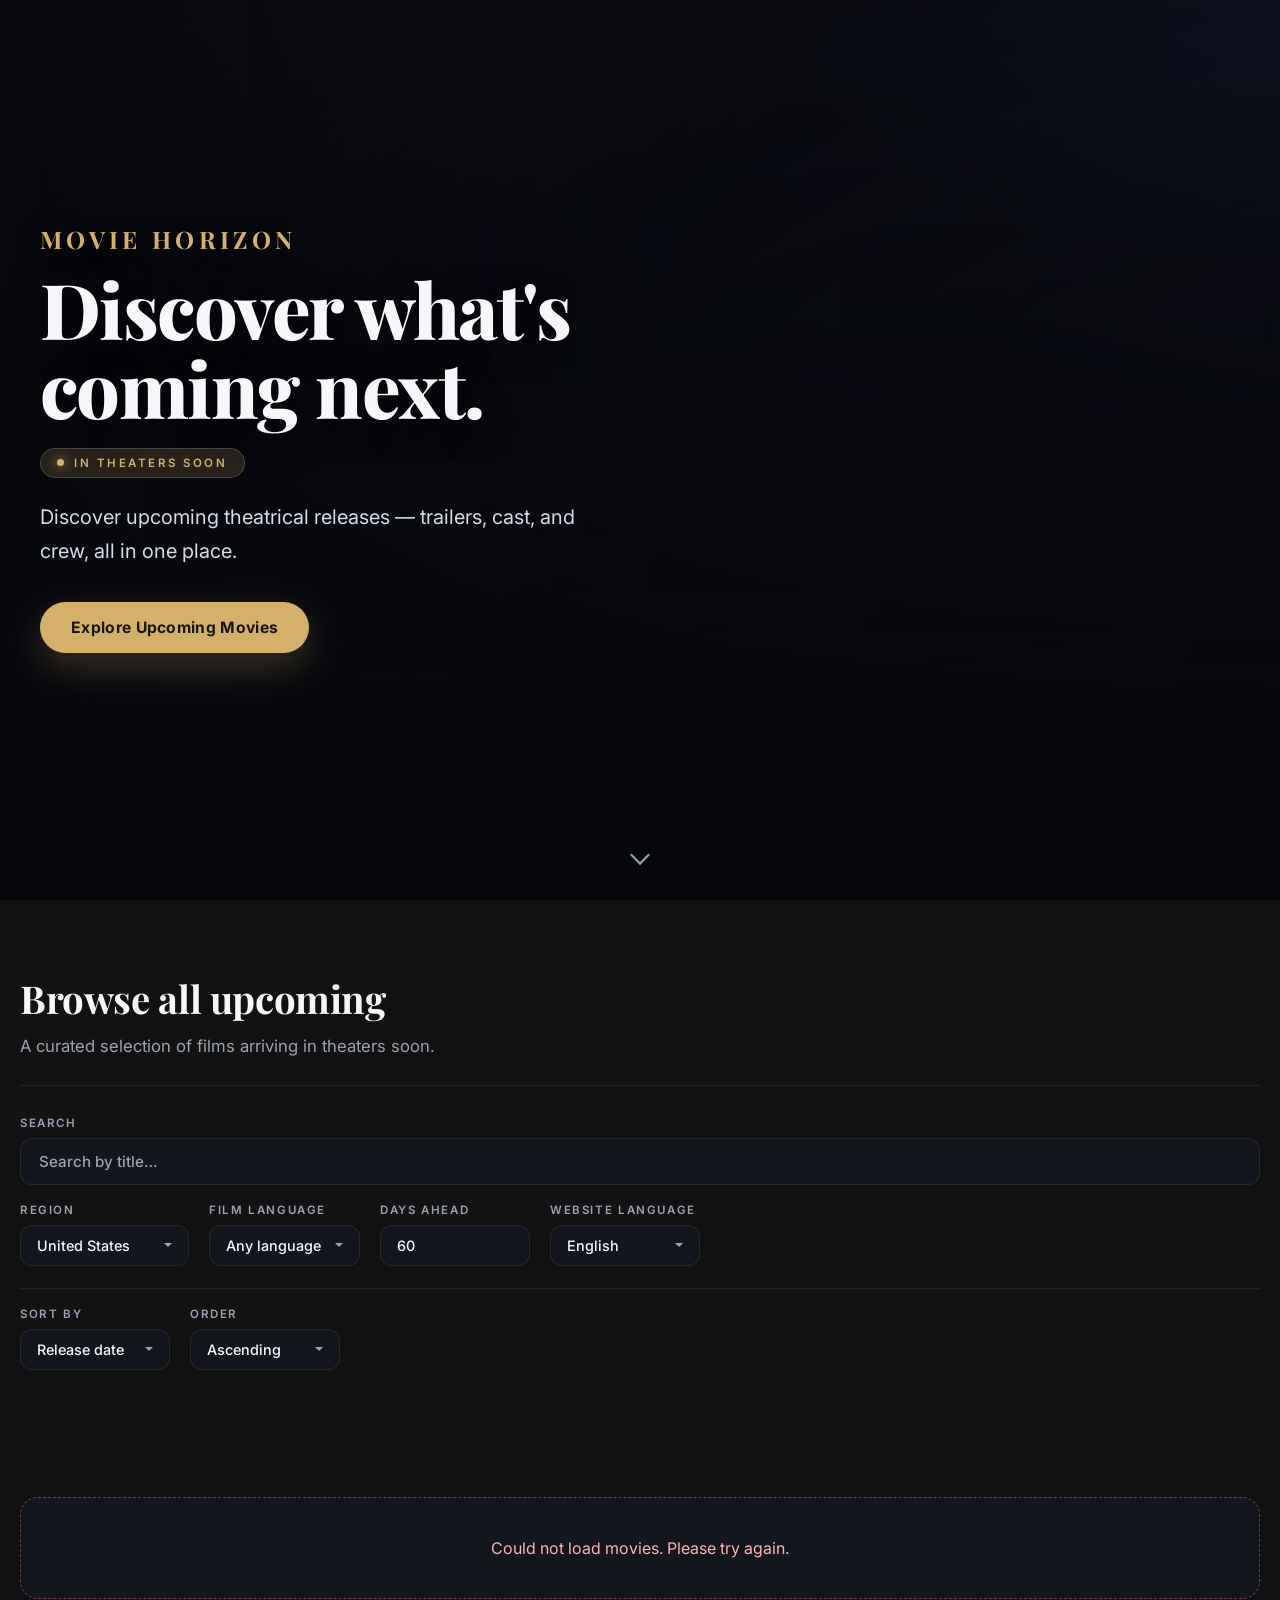
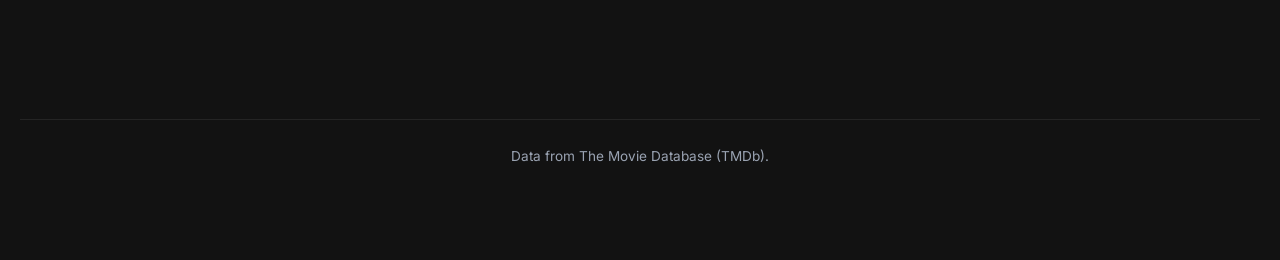
==== index.html @ b91f7f9e "Improving UX" ====
<!DOCTYPE html>
<html lang="en">
<head>
    <meta charset="UTF-8">
    <meta name="viewport" content="width=device-width, initial-scale=1.0">
    <title>Movie Horizon | Discover Upcoming Movies Worldwide</title>
    <meta name="description" content="Discover upcoming movies worldwide, including release dates, trailers, cast information, and the most anticipated films coming soon to theaters.">
    <link rel="canonical" href="https://movie-horizon.com/">

    <!-- Open Graph -->
    <meta property="og:type" content="website">
    <meta property="og:site_name" content="Movie Horizon">
    <meta property="og:title" content="Movie Horizon | Discover Upcoming Movies Worldwide">
    <meta property="og:description" content="Discover upcoming movies worldwide, including release dates, trailers, cast information, and the most anticipated films coming soon to theaters.">
    <meta property="og:url" content="https://movie-horizon.com/">
    <meta property="og:image" content="https://movie-horizon.com/static/og-image.svg">

    <!-- Twitter / X -->
    <meta name="twitter:card" content="summary_large_image">
    <meta name="twitter:title" content="Movie Horizon | Discover Upcoming Movies Worldwide">
    <meta name="twitter:description" content="Discover upcoming movies worldwide, including release dates, trailers, cast information, and the most anticipated films coming soon to theaters.">
    <meta name="twitter:image" content="https://movie-horizon.com/static/og-image.svg">

    <!-- Structured data: WebSite -->
    <script type="application/ld+json">
    {
        "@context": "https://schema.org",
        "@type": "WebSite",
        "name": "Movie Horizon",
        "alternateName": "Movie Horizon — Upcoming Movies",
        "url": "https://movie-horizon.com/",
        "description": "Discover upcoming movies worldwide, including release dates, trailers, cast information, and the most anticipated films coming soon to theaters.",
        "potentialAction": {
            "@type": "SearchAction",
            "target": {
                "@type": "EntryPoint",
                "urlTemplate": "https://movie-horizon.com/?search={search_term_string}"
            },
            "query-input": "required name=search_term_string"
        }
    }
    </script>

    <link rel="icon" href="/static/favicon.svg" type="image/svg+xml">
    <link rel="preconnect" href="https://fonts.googleapis.com">
    <link rel="preconnect" href="https://fonts.gstatic.com" crossorigin>
    <link href="https://fonts.googleapis.com/css2?family=Inter:wght@400;500;600;700&family=Playfair+Display:wght@600;700;800&display=swap" rel="stylesheet">
    <link rel="stylesheet" href="/static/styles.css">
</head>
<body>
    <!-- Crossfading backdrop layers for the hover effect (behind everything). -->
    <div class="backdrop-layers" aria-hidden="true">
        <div class="backdrop" id="backdrop-a"></div>
        <div class="backdrop" id="backdrop-b"></div>
    </div>

    <!-- Full-screen cinematic hero -->
    <section class="hero" id="hero">
        <div class="hero-bg" id="hero-bg"></div>
        <div class="hero-overlay"></div>
        <div class="hero-content">
            <p class="hero-brand" data-i18n="siteName">Movie Horizon</p>
            <h1 class="hero-title" data-i18n="heroTitle">Discover what's coming next.</h1>
            <p class="eyebrow" data-i18n="heroEyebrow">In theaters soon</p>
            <p class="hero-sub" data-i18n="heroSubtitle">
                Discover upcoming theatrical releases — trailers, cast, and crew, all in one place.
            </p>
            <button type="button" class="cta" id="explore-cta" data-i18n="cta">Explore Upcoming Movies</button>
            <p class="hero-caption" id="hero-caption"></p>
        </div>
        <button type="button" class="hero-scroll" id="hero-scroll" aria-label="Scroll to movies">
            <span></span>
        </button>
    </section>

    <div class="page">
        <!-- Featured release -->
        <section class="featured" id="featured-section" hidden></section>

        <!-- Most anticipated -->
        <section class="anticipated" id="anticipated-section" hidden>
            <h2 class="section-heading" data-i18n="mostAnticipated">Most Anticipated</h2>
            <div class="anticipated-grid" id="anticipated-grid"></div>
        </section>

        <!-- Catalog: search, filters, sorting, and the full grid -->
        <section class="catalog" id="catalog">
            <header class="catalog-header">
                <h2 class="section-heading" data-i18n="browseAll">Browse all upcoming</h2>
                <p class="subtitle" data-i18n="subtitle">
                    A curated selection of films arriving in theaters soon.
                </p>
            </header>

            <div class="controls">
                <!-- Search: always visible (desktop + mobile) -->
                <div class="control-row control-row--search">
                    <label class="control control--search">
                        <span data-i18n="search">Search</span>
                        <input type="search" id="search" autocomplete="off"
                               placeholder="Search by title…">
                    </label>
                </div>

                <!-- Mobile-only trigger that opens the filters drawer -->
                <button type="button" class="filters-trigger" id="filters-trigger"
                        aria-haspopup="dialog" aria-expanded="false" aria-controls="filters-drawer">
                    <span class="filters-trigger__main">
                        <svg class="filters-trigger__icon" viewBox="0 0 24 24" width="18" height="18"
                             fill="none" stroke="currentColor" stroke-width="2" aria-hidden="true">
                            <path d="M3 5h18M6 12h12M10 19h4" stroke-linecap="round"/>
                        </svg>
                        <span data-i18n="filtersButton">Filters</span>
                    </span>
                    <span class="filters-trigger__summary" id="filters-summary"></span>
                </button>

                <!-- Filters: inline on desktop/tablet, bottom-sheet drawer on mobile -->
                <div class="filters-drawer" id="filters-drawer" aria-labelledby="drawer-title">
                    <div class="drawer-header">
                        <span class="drawer-grabber" aria-hidden="true"></span>
                        <h3 class="drawer-title" id="drawer-title" data-i18n="filtersTitle">Filters</h3>
                        <button type="button" class="drawer-close" id="drawer-close"
                                aria-label="Close">&times;</button>
                    </div>

                    <div class="drawer-body">
                        <!-- Discovery filters -->
                        <div class="control-row">
                            <label class="control">
                                <span data-i18n="region">Region</span>
                                <select id="region"></select>
                            </label>
                            <label class="control">
                                <span data-i18n="originalLanguage">Film language</span>
                                <select id="original-language"></select>
                            </label>
                            <label class="control">
                                <span data-i18n="daysAhead">Days ahead</span>
                                <input type="number" id="days-ahead" min="1" max="365" step="1" value="60">
                            </label>
                            <label class="control">
                                <span data-i18n="siteLanguage">Website language</span>
                                <select id="site-language">
                                    <option value="en">English</option>
                                    <option value="pt">Português</option>
                                </select>
                            </label>
                        </div>

                        <!-- Sorting -->
                        <div class="control-row control-row--sort">
                            <label class="control">
                                <span data-i18n="sortBy">Sort by</span>
                                <select id="sort-field">
                                    <option value="release" data-i18n="releaseDate">Release date</option>
                                    <option value="popularity" data-i18n="popularity">Popularity</option>
                                </select>
                            </label>
                            <label class="control">
                                <span data-i18n="order">Order</span>
                                <select id="sort-order">
                                    <option value="asc" data-i18n="ascending">Ascending</option>
                                    <option value="desc" data-i18n="descending">Descending</option>
                                </select>
                            </label>
                        </div>
                    </div>

                    <div class="drawer-footer">
                        <button type="button" class="drawer-btn drawer-btn--ghost" id="drawer-reset"
                                data-i18n="reset">Reset</button>
                        <button type="button" class="drawer-btn drawer-btn--primary" id="drawer-apply"
                                data-i18n="apply">Apply</button>
                    </div>
                </div>
            </div>

            <div class="meta-row" id="meta-row"></div>

            <main>
                <div class="movie-list" id="movie-list"></div>
                <div class="status" id="status" hidden></div>
                <div class="load-more-wrap">
                    <button type="button" class="load-more" id="load-more" hidden
                            data-i18n="loadMore">Load more</button>
                </div>
            </main>
        </section>

        <footer>
            <span data-i18n="footer">Data from The Movie Database (TMDb).</span>
        </footer>

        <!-- Dark blurred overlay behind the mobile filters drawer. Kept inside
             .page so it shares the drawer's stacking context (drawer z-index
             must beat the overlay; otherwise the overlay captures all taps). -->
        <div class="drawer-overlay" id="drawer-overlay"></div>
    </div>

    <script src="/static/app.js"></script>
</body>
</html>
---- static/styles.css ----
:root {
    color-scheme: dark;
    --bg: #07080d;
    --bg-soft: #0d1018;
    --surface: rgba(20, 24, 34, 0.72);
    --border: rgba(255, 255, 255, 0.08);
    --border-strong: rgba(255, 255, 255, 0.16);
    --text: #f5f7fb;
    --muted: #9aa3b2;
    --gold: #d4b06a;
    --gold-soft: rgba(212, 176, 106, 0.16);
}

* { box-sizing: border-box; }

html { scroll-behavior: smooth; }

body {
    margin: 0;
    min-height: 100vh;
    color: var(--text);
    font-family: Inter, ui-sans-serif, system-ui, -apple-system, BlinkMacSystemFont, "Segoe UI", sans-serif;
    background:
        radial-gradient(1200px 600px at 15% -10%, rgba(212, 176, 106, 0.10), transparent 60%),
        radial-gradient(900px 500px at 100% 0%, rgba(88, 110, 255, 0.10), transparent 55%),
        linear-gradient(180deg, var(--bg-soft), var(--bg));
    background-attachment: fixed;
    -webkit-font-smoothing: antialiased;
}

a { color: inherit; text-decoration: none; }

/* ---- Crossfading backdrop hover layers ---- */

.backdrop-layers {
    position: fixed;
    inset: 0;
    z-index: 0;
    pointer-events: none;
    overflow: hidden;
}

.backdrop {
    position: absolute;
    inset: -40px;            /* bleed so the blur has no hard edges */
    background-size: cover;
    background-position: center;
    filter: blur(34px) saturate(1.1);
    opacity: 0;
    transform: scale(1.08);
    transition: opacity 0.7s ease;
    will-change: opacity;
}

.backdrop.is-visible { opacity: 0.22; }

.page {
    position: relative;
    z-index: 1;
    width: min(1240px, calc(100% - 40px));
    margin: 0 auto;
    padding: 72px 0 96px;
}

/* ---- Full-screen cinematic hero ---- */

.hero {
    position: relative;
    z-index: 1;
    min-height: 100vh;
    display: flex;
    flex-direction: column;
    justify-content: center;
    align-items: flex-start;
    padding: 0 max(40px, calc((100% - 1240px) / 2 + 20px));
    overflow: hidden;
}

.hero-bg {
    position: absolute;
    inset: 0;
    z-index: -2;
    background-size: cover;
    background-position: center;
    opacity: 0;
    transform: scale(1.06);
    transition: opacity 1.1s ease, transform 9s ease;
    will-change: opacity;
}

.hero-bg.loaded { opacity: 1; transform: scale(1); }

.hero-overlay {
    position: absolute;
    inset: 0;
    z-index: -1;
    background:
        linear-gradient(180deg, rgba(7, 8, 13, 0.5) 0%, rgba(7, 8, 13, 0.3) 35%, rgba(7, 8, 13, 0.85) 82%, var(--bg) 100%),
        linear-gradient(90deg, rgba(7, 8, 13, 0.88) 0%, rgba(7, 8, 13, 0.25) 58%, transparent 100%);
}

.hero-content { max-width: 720px; }

.hero-brand {
    margin: 0 0 14px;
    font-family: "Playfair Display", Georgia, serif;
    font-size: clamp(1.15rem, 2.5vw, 1.5rem);
    font-weight: 700;
    letter-spacing: 0.18em;
    text-transform: uppercase;
    color: var(--gold);
    text-shadow: 0 4px 24px rgba(0, 0, 0, 0.45);
}

.hero-title {
    margin: 0 0 22px;
    font-family: "Playfair Display", Georgia, serif;
    font-weight: 800;
    font-size: clamp(2.6rem, 6vw, 5rem);
    line-height: 1.02;
    letter-spacing: -0.02em;
    text-shadow: 0 6px 34px rgba(0, 0, 0, 0.55);
}

.hero-sub {
    margin: 0 0 34px;
    max-width: 560px;
    color: #d6dbe5;
    font-size: clamp(1rem, 1.6vw, 1.25rem);
    line-height: 1.7;
}

.hero-caption {
    margin: 24px 0 0;
    color: var(--muted);
    font-size: 0.85rem;
    letter-spacing: 0.04em;
}

.cta {
    display: inline-flex;
    align-items: center;
    gap: 10px;
    padding: 15px 30px;
    border: 1px solid rgba(212, 176, 106, 0.5);
    border-radius: 999px;
    background: var(--gold);
    color: #1a1407;
    font-family: inherit;
    font-size: 0.98rem;
    font-weight: 700;
    letter-spacing: 0.02em;
    cursor: pointer;
    text-decoration: none;
    box-shadow: 0 14px 40px rgba(212, 176, 106, 0.25);
    transition: transform 0.25s ease, box-shadow 0.25s ease;
}

.cta:hover {
    transform: translateY(-2px);
    box-shadow: 0 18px 50px rgba(212, 176, 106, 0.42);
}

.hero-scroll {
    position: absolute;
    left: 50%;
    bottom: 28px;
    transform: translateX(-50%);
    width: 34px;
    height: 34px;
    border: 0;
    background: transparent;
    cursor: pointer;
}

.hero-scroll span {
    display: block;
    width: 14px;
    height: 14px;
    margin: 0 auto;
    border-right: 2px solid var(--muted);
    border-bottom: 2px solid var(--muted);
    transform: rotate(45deg);
    animation: heroBounce 2s infinite ease-in-out;
}

@keyframes heroBounce {
    0%, 100% { transform: rotate(45deg) translate(0, 0); opacity: 0.6; }
    50% { transform: rotate(45deg) translate(4px, 4px); opacity: 1; }
}

/* ---- Section headings ---- */

.section-heading {
    margin: 0 0 8px;
    font-family: "Playfair Display", Georgia, serif;
    font-size: clamp(1.6rem, 3vw, 2.4rem);
    font-weight: 700;
    letter-spacing: -0.01em;
}

/* ---- Featured release ---- */

.featured { margin-bottom: 76px; }

.featured-card {
    display: grid;
    grid-template-columns: 1.5fr 1fr;
    border: 1px solid var(--border);
    border-radius: 24px;
    overflow: hidden;
    background: var(--surface);
    box-shadow: 0 30px 70px rgba(0, 0, 0, 0.5);
}

.featured-media {
    position: relative;
    min-height: 320px;
    background-size: cover;
    background-position: center;
}

.featured-media::after {
    content: "";
    position: absolute;
    inset: 0;
    background: linear-gradient(90deg, transparent 35%, rgba(20, 24, 34, 0.92) 100%);
}

.featured-body {
    display: flex;
    flex-direction: column;
    justify-content: center;
    align-items: flex-start;
    padding: 44px;
}

.featured-label {
    margin: 0 0 14px;
    color: var(--gold);
    font-size: 0.74rem;
    font-weight: 700;
    text-transform: uppercase;
    letter-spacing: 0.18em;
}

.featured-title {
    margin: 0 0 12px;
    font-family: "Playfair Display", Georgia, serif;
    font-size: clamp(1.8rem, 3vw, 2.6rem);
    line-height: 1.1;
}

.featured-body .release-date {
    color: var(--muted);
    margin-bottom: 6px;
}

.featured-overview {
    margin: 16px 0 30px;
    max-width: 50ch;
    color: var(--muted);
    line-height: 1.7;
    display: -webkit-box;
    -webkit-line-clamp: 3;
    -webkit-box-orient: vertical;
    overflow: hidden;
}

/* ---- Most anticipated ---- */

.anticipated { margin-bottom: 84px; }

.anticipated .section-heading { margin-bottom: 24px; }

.anticipated-grid {
    display: grid;
    grid-template-columns: repeat(auto-fill, minmax(300px, 1fr));
    gap: 26px;
}

/* ---- Catalog ---- */

.catalog { scroll-margin-top: 16px; }

.catalog-header {
    margin-bottom: 26px;
    padding-bottom: 24px;
    border-bottom: 1px solid var(--border);
}

/* Breathing room between the meta chips and the first row of posters. */
.catalog main { margin-top: clamp(28px, 4vw, 52px); }

@media (max-width: 760px) {
    .featured-card { grid-template-columns: 1fr; }
    .featured-media { min-height: 220px; }
    .featured-media::after {
        background: linear-gradient(180deg, transparent 40%, rgba(20, 24, 34, 0.92) 100%);
    }
}

.eyebrow {
    display: inline-flex;
    align-items: center;
    gap: 10px;
    margin: 0 0 22px;
    padding: 7px 16px;
    border: 1px solid var(--border-strong);
    border-radius: 999px;
    background: var(--gold-soft);
    color: var(--gold);
    font-size: 0.72rem;
    font-weight: 600;
    letter-spacing: 0.22em;
    text-transform: uppercase;
}

.eyebrow::before {
    content: "";
    width: 7px;
    height: 7px;
    border-radius: 50%;
    background: var(--gold);
    box-shadow: 0 0 12px var(--gold);
}

h1 {
    margin: 0 0 18px;
    font-family: "Playfair Display", Georgia, serif;
    font-weight: 700;
    font-size: clamp(2.6rem, 6vw, 4.6rem);
    line-height: 1.02;
    letter-spacing: -0.02em;
}

h1 .accent { font-style: italic; color: var(--gold); }

.subtitle {
    max-width: 620px;
    margin: 0;
    color: var(--muted);
    font-size: 1.05rem;
    line-height: 1.7;
}

.meta-row {
    display: flex;
    flex-wrap: wrap;
    gap: 12px;
    margin-top: 28px;
}

.chip {
    display: inline-flex;
    align-items: center;
    gap: 8px;
    padding: 9px 16px;
    border: 1px solid var(--border);
    border-radius: 12px;
    background: var(--surface);
    color: var(--text);
    font-size: 0.85rem;
    font-weight: 500;
}

.chip span { color: var(--muted); }

/* ---- Controls (search + filters + sorting) ---- */

.controls {
    display: flex;
    flex-direction: column;
    gap: 18px;
    margin-top: 30px;
}

.control-row {
    display: flex;
    flex-wrap: wrap;
    gap: 16px 20px;
    align-items: flex-end;
}

/* Subtle divider before the sorting row to group it visually. */
.control-row--sort {
    margin-top: 4px;
    padding-top: 18px;
    border-top: 1px solid var(--border);
}

.control {
    display: inline-flex;
    flex-direction: column;
    gap: 8px;
    color: var(--muted);
    font-size: 0.72rem;
    font-weight: 600;
    text-transform: uppercase;
    letter-spacing: 0.14em;
}

.control--search { flex: 1; min-width: 260px; }

.control--search input[type="search"] {
    width: 100%;
    appearance: none;
    -webkit-appearance: none;
    padding: 13px 18px;
    border: 1px solid var(--border);
    border-radius: 12px;
    background: var(--surface);
    color: var(--text);
    font-family: inherit;
    font-size: 0.95rem;
    font-weight: 500;
    text-transform: none;
    letter-spacing: normal;
    transition: border-color 0.3s ease;
}

.control--search input[type="search"]::placeholder { color: var(--muted); }

.control--search input[type="search"]:hover,
.control--search input[type="search"]:focus {
    border-color: var(--border-strong);
    outline: none;
}

.control select,
.control input[type="number"] {
    appearance: none;
    -webkit-appearance: none;
    min-width: 150px;
    padding: 11px 38px 11px 16px;
    border: 1px solid var(--border);
    border-radius: 12px;
    background-color: var(--surface);
    color: var(--text);
    font-family: inherit;
    font-size: 0.9rem;
    font-weight: 500;
    text-transform: none;
    letter-spacing: normal;
    cursor: pointer;
    transition: border-color 0.3s ease;
}

.control select {
    background-image: url("data:image/svg+xml,%3Csvg xmlns='http://www.w3.org/2000/svg' width='12' height='12' viewBox='0 0 12 12'%3E%3Cpath fill='%239aa3b2' d='M6 8L2 4h8z'/%3E%3C/svg%3E");
    background-repeat: no-repeat;
    background-position: right 14px center;
}

.control input[type="number"] {
    padding-right: 16px;
    cursor: text;
}

.control select:hover,
.control select:focus,
.control input:hover,
.control input:focus {
    border-color: var(--border-strong);
    outline: none;
}

.control select option {
    background: var(--bg-soft);
    color: var(--text);
}

/* ---- Filters drawer (mobile) -------------------------------------------------
   Desktop/tablet: the trigger, overlay, and drawer chrome are hidden, and the
   .filters-drawer is just an inline wrapper around the filter + sort rows so the
   layout is identical to before. The mobile rules live in the media query. */

.filters-trigger { display: none; }

.filters-drawer {
    display: flex;
    flex-direction: column;
    gap: 18px;
}

.drawer-body {
    display: flex;
    flex-direction: column;
    gap: 18px;
}

.drawer-grabber,
.drawer-header,
.drawer-footer,
.drawer-close { display: none; }

.drawer-overlay {
    position: fixed;
    inset: 0;
    z-index: 55;
    background: rgba(5, 6, 10, 0.6);
    backdrop-filter: blur(6px);
    -webkit-backdrop-filter: blur(6px);
    opacity: 0;
    pointer-events: none;
    transition: opacity 0.3s ease;
}

@media (max-width: 600px) {
    /* Compact trigger replaces the inline filter rows. */
    .filters-trigger {
        display: flex;
        align-items: center;
        justify-content: space-between;
        gap: 12px;
        width: 100%;
        padding: 13px 18px;
        border: 1px solid var(--border);
        border-radius: 12px;
        background: var(--surface);
        color: var(--text);
        font-family: inherit;
        font-size: 0.95rem;
        font-weight: 600;
        cursor: pointer;
        text-align: left;
    }

    .filters-trigger__main {
        display: inline-flex;
        align-items: center;
        gap: 9px;
        flex-shrink: 0;
    }

    .filters-trigger__icon { color: var(--gold); }

    .filters-trigger__summary {
        color: var(--muted);
        font-size: 0.82rem;
        font-weight: 500;
        overflow: hidden;
        text-overflow: ellipsis;
        white-space: nowrap;
        min-width: 0;
    }

    /* The drawer becomes a bottom sheet. */
    .filters-drawer {
        position: fixed;
        left: 0;
        right: 0;
        bottom: 0;
        z-index: 60;
        max-height: 88vh;
        gap: 0;
        background: var(--bg-soft);
        border-top: 1px solid var(--border-strong);
        border-radius: 22px 22px 0 0;
        box-shadow: 0 -24px 70px rgba(0, 0, 0, 0.65);
        transform: translateY(100%);
        transition: transform 0.34s cubic-bezier(0.2, 0.7, 0.2, 1);
        overscroll-behavior: contain;
    }

    body.drawer-open .filters-drawer { transform: translateY(0); }
    body.drawer-open .drawer-overlay { opacity: 1; pointer-events: auto; }
    body.drawer-open { overflow: hidden; }

    .drawer-grabber {
        display: block;
        width: 42px;
        height: 4px;
        margin: 10px auto 2px;
        border-radius: 999px;
        background: var(--border-strong);
    }

    .drawer-header {
        display: flex;
        align-items: center;
        justify-content: space-between;
        padding: 6px 20px 16px;
        border-bottom: 1px solid var(--border);
    }

    .drawer-title {
        margin: 0;
        font-family: "Playfair Display", Georgia, serif;
        font-size: 1.3rem;
        font-weight: 700;
    }

    .drawer-close {
        display: inline-flex;
        align-items: center;
        justify-content: center;
        width: 36px;
        height: 36px;
        border: 1px solid var(--border);
        border-radius: 50%;
        background: var(--surface);
        color: var(--text);
        font-size: 1.5rem;
        line-height: 1;
        cursor: pointer;
    }

    .drawer-body {
        padding: 18px 20px;
        gap: 20px;
        overflow-y: auto;
        -webkit-overflow-scrolling: touch;
        flex: 1;
    }

    /* Stack each control full width inside the drawer. */
    .drawer-body .control-row { flex-direction: column; align-items: stretch; gap: 16px; }
    .drawer-body .control { width: 100%; }
    .drawer-body .control select,
    .drawer-body .control input[type="number"] { width: 100%; min-width: 0; }

    .drawer-footer {
        display: flex;
        gap: 12px;
        padding: 14px 20px calc(16px + env(safe-area-inset-bottom, 0px));
        border-top: 1px solid var(--border);
        background: var(--bg-soft);
    }

    .drawer-btn {
        flex: 1;
        padding: 13px 18px;
        border-radius: 12px;
        font-family: inherit;
        font-size: 0.95rem;
        font-weight: 600;
        cursor: pointer;
        transition: border-color 0.2s ease, background 0.2s ease, color 0.2s ease;
    }

    .drawer-btn--ghost {
        border: 1px solid var(--border-strong);
        background: transparent;
        color: var(--text);
    }

    .drawer-btn--primary {
        border: 1px solid var(--gold);
        background: var(--gold);
        color: #1a1407;
    }

    /* Keep the search field comfortable on very small screens. */
    .control--search { min-width: 0; }
}

/* ---- Movie grid ---- */

.movie-list {
    display: grid;
    grid-template-columns: repeat(auto-fill, minmax(248px, 1fr));
    gap: 28px;
}

.card-link { display: block; height: 100%; }

.movie-card {
    display: flex;
    flex-direction: column;
    height: 100%;
    overflow: hidden;
    border: 1px solid var(--border);
    border-radius: 22px;
    background: var(--surface);
    backdrop-filter: blur(14px);
    box-shadow: 0 22px 50px rgba(0, 0, 0, 0.45);
    transition: transform 0.45s cubic-bezier(0.2, 0.7, 0.2, 1),
                border-color 0.45s ease,
                box-shadow 0.45s ease;
}

.card-link:hover .movie-card,
.card-link:focus-visible .movie-card {
    transform: translateY(-10px) scale(1.025);
    border-color: var(--gold-soft);
    box-shadow: 0 40px 80px rgba(0, 0, 0, 0.62);
}

.poster { position: relative; overflow: hidden; }

.poster img {
    display: block;
    width: 100%;
    aspect-ratio: 2 / 3;
    object-fit: cover;
    background: #15181f;
    transition: transform 0.6s cubic-bezier(0.2, 0.7, 0.2, 1);
}

.card-link:hover .poster img { transform: scale(1.06); }

.poster::after {
    content: "";
    position: absolute;
    inset: 0;
    background: linear-gradient(180deg, transparent 55%, rgba(7, 8, 13, 0.85));
}

.rating {
    position: absolute;
    top: 14px;
    right: 14px;
    z-index: 1;
    display: inline-flex;
    align-items: center;
    gap: 5px;
    padding: 6px 11px;
    border-radius: 999px;
    background: rgba(7, 8, 13, 0.7);
    border: 1px solid var(--border-strong);
    color: var(--gold);
    font-size: 0.8rem;
    font-weight: 700;
    backdrop-filter: blur(6px);
}

.movie-info {
    display: flex;
    flex-direction: column;
    flex: 1;
    padding: 22px;
}

.release-date {
    margin: 0 0 9px;
    display: inline-flex;
    align-items: center;
    gap: 6px;
    color: var(--muted);
    font-size: 0.76rem;
    font-weight: 500;
    letter-spacing: 0.02em;
}

.movie-card h2 {
    margin: 0 0 8px;
    font-family: "Playfair Display", Georgia, serif;
    font-size: 1.25rem;
    font-weight: 600;
    line-height: 1.2;
}

.genres {
    margin: 0 0 12px;
    color: var(--gold);
    font-size: 0.74rem;
    font-weight: 500;
    letter-spacing: 0.02em;
    opacity: 0.85;
    display: -webkit-box;
    -webkit-line-clamp: 1;
    -webkit-box-orient: vertical;
    overflow: hidden;
}

.overview {
    margin: 0;
    color: var(--muted);
    font-size: 0.9rem;
    line-height: 1.55;
    display: -webkit-box;
    -webkit-line-clamp: 2;
    -webkit-box-orient: vertical;
    overflow: hidden;
}

/* ---- Status messages (loading / empty / error) ---- */

.status {
    margin: 48px 0;
    padding: 40px;
    border: 1px dashed var(--border-strong);
    border-radius: 18px;
    background: var(--surface);
    color: var(--muted);
    text-align: center;
    font-size: 1rem;
}

.status.error { color: #ffb4b4; border-color: rgba(255, 120, 120, 0.4); }

/* ---- Skeleton loaders (match real card dimensions to avoid layout shift) ---- */

.movie-card.skeleton {
    pointer-events: none;
    transform: none !important;
    box-shadow: none;
}

.skeleton-box,
.skeleton-line {
    position: relative;
    overflow: hidden;
    background: rgba(255, 255, 255, 0.06);
}

.skeleton-box::after,
.skeleton-line::after {
    content: "";
    position: absolute;
    inset: 0;
    transform: translateX(-100%);
    background: linear-gradient(
        90deg,
        transparent,
        rgba(255, 255, 255, 0.08),
        transparent
    );
    animation: skeleton-shimmer 1.4s ease-in-out infinite;
}

.poster.skeleton-box {
    width: 100%;
    aspect-ratio: 2 / 3;
}

.skeleton-line {
    height: 12px;
    border-radius: 6px;
    margin-bottom: 12px;
}

.skeleton-line--sm { width: 45%; }
.skeleton-line--lg { width: 80%; height: 18px; }
.skeleton-line:last-child { margin-bottom: 0; width: 60%; }

@keyframes skeleton-shimmer {
    100% { transform: translateX(100%); }
}

@media (prefers-reduced-motion: reduce) {
    .skeleton-box::after,
    .skeleton-line::after { animation: none; }
}

/* ---- Load more ---- */

.load-more-wrap {
    display: flex;
    justify-content: center;
    margin-top: 40px;
}

.load-more {
    padding: 13px 32px;
    border: 1px solid var(--border-strong);
    border-radius: 999px;
    background: var(--surface);
    color: var(--text);
    font-size: 0.92rem;
    font-weight: 600;
    letter-spacing: 0.02em;
    cursor: pointer;
    backdrop-filter: blur(8px);
    transition: border-color 0.25s ease, color 0.25s ease, transform 0.2s ease;
}

.load-more:hover {
    border-color: var(--gold-soft);
    color: var(--gold);
    transform: translateY(-2px);
}

footer {
    margin-top: 72px;
    padding-top: 28px;
    border-top: 1px solid var(--border);
    color: var(--muted);
    font-size: 0.85rem;
    text-align: center;
}

/* ---- Detail page ---- */

.back-link {
    display: inline-flex;
    align-items: center;
    gap: 8px;
    margin-bottom: 36px;
    padding: 9px 16px;
    border: 1px solid var(--border);
    border-radius: 999px;
    background: var(--surface);
    color: var(--muted);
    font-size: 0.85rem;
    font-weight: 500;
    transition: color 0.3s ease, border-color 0.3s ease;
}

.back-link:hover { color: var(--text); border-color: var(--border-strong); }

.detail-hero {
    display: grid;
    grid-template-columns: 320px 1fr;
    gap: 44px;
    align-items: start;
}

/* Cinematic backdrop banner + Watch Trailer button are mobile-only. */
.detail-backdrop { display: none; }
.watch-trailer { display: none; }

.detail-poster img {
    width: 100%;
    border-radius: 22px;
    border: 1px solid var(--border);
    box-shadow: 0 30px 70px rgba(0, 0, 0, 0.55);
    background: #15181f;
    aspect-ratio: 2 / 3;
    object-fit: cover;
}

.detail-poster .placeholder {
    display: grid;
    place-items: center;
    width: 100%;
    aspect-ratio: 2 / 3;
    border-radius: 22px;
    border: 1px solid var(--border);
    background: #15181f;
    color: var(--muted);
    font-size: 0.9rem;
    text-align: center;
    padding: 24px;
}

.detail-title {
    margin: 6px 0 8px;
    font-family: "Playfair Display", Georgia, serif;
    font-size: clamp(2rem, 4vw, 3.2rem);
    line-height: 1.05;
    letter-spacing: -0.02em;
}

.tagline {
    margin: 0 0 22px;
    color: var(--gold);
    font-style: italic;
    font-size: 1.05rem;
}

.detail-overview {
    margin: 26px 0 0;
    max-width: 640px;
    color: #cfd5e0;
    font-size: 1.02rem;
    line-height: 1.75;
}

.section { margin-top: 64px; }
#trailer { scroll-margin-top: 18px; }

.section-title {
    margin: 0 0 24px;
    font-family: "Playfair Display", Georgia, serif;
    font-size: 1.6rem;
    font-weight: 600;
}

.trailer-frame {
    position: relative;
    width: 100%;
    aspect-ratio: 16 / 9;
    border-radius: 18px;
    overflow: hidden;
    border: 1px solid var(--border);
    box-shadow: 0 24px 60px rgba(0, 0, 0, 0.5);
}

.trailer-frame iframe {
    position: absolute;
    inset: 0;
    width: 100%;
    height: 100%;
    border: 0;
}

.empty {
    margin: 0;
    padding: 28px;
    border: 1px dashed var(--border-strong);
    border-radius: 16px;
    background: var(--surface);
    color: var(--muted);
    text-align: center;
}

.cast-grid {
    display: grid;
    grid-template-columns: repeat(auto-fill, minmax(150px, 1fr));
    gap: 20px;
}

.cast-card {
    border: 1px solid var(--border);
    border-radius: 16px;
    overflow: hidden;
    background: var(--surface);
}

.cast-card img,
.cast-card .photo-placeholder {
    display: block;
    width: 100%;
    aspect-ratio: 1 / 1;
    object-fit: cover;
    background: #15181f;
}

.cast-card .photo-placeholder {
    display: grid;
    place-items: center;
    font-family: "Playfair Display", Georgia, serif;
    font-size: 1.8rem;
    color: var(--muted);
}

.cast-body { padding: 14px 16px; }

.cast-name { margin: 0 0 4px; font-size: 0.98rem; font-weight: 600; }

.cast-character { margin: 0; color: var(--muted); font-size: 0.85rem; }

.crew-groups {
    display: grid;
    grid-template-columns: repeat(auto-fit, minmax(240px, 1fr));
    gap: 22px;
}

.crew-group {
    border: 1px solid var(--border);
    border-radius: 16px;
    padding: 20px 22px;
    background: var(--surface);
}

.crew-role {
    margin: 0 0 12px;
    color: var(--gold);
    font-size: 0.72rem;
    font-weight: 700;
    text-transform: uppercase;
    letter-spacing: 0.16em;
}

.crew-names { margin: 0; line-height: 1.7; color: var(--text); }

@media (max-width: 760px) {
    .detail-hero { grid-template-columns: 1fr; gap: 28px; }
    .detail-poster { max-width: 280px; }
}

@media (max-width: 560px) {
    .page { padding: 48px 0 64px; }
    .movie-list { grid-template-columns: repeat(auto-fill, minmax(160px, 1fr)); gap: 18px; }
}

/* ---- Cinematic movie detail page on phones ---- */
@media (max-width: 600px) {
    .back-link { margin-bottom: 16px; }

    /* Hero becomes a vertical, streaming-style layout. */
    .detail-hero { display: block; position: relative; }

    /* Full-bleed backdrop banner with a gradient fade into the page. */
    .detail-backdrop {
        display: block;
        position: relative;
        margin: 0 -20px;
        height: 200px;
        background-size: cover;
        background-position: center;
    }
    .detail-backdrop::after {
        content: "";
        position: absolute;
        inset: 0;
        background: linear-gradient(
            180deg,
            rgba(7, 8, 13, 0.1) 0%,
            rgba(7, 8, 13, 0.55) 55%,
            var(--bg) 100%
        );
    }

    /* Smaller, supporting poster overlapping the backdrop fade. */
    .detail-poster {
        position: relative;
        z-index: 1;
        width: 118px;
        max-width: 118px;
        margin: -66px 0 0;
    }
    .detail-poster img,
    .detail-poster .placeholder {
        border-radius: 14px;
        box-shadow: 0 16px 38px rgba(0, 0, 0, 0.6);
    }
    .detail-poster .placeholder { aspect-ratio: 2 / 3; font-size: 0.8rem; padding: 12px; }

    .detail-main { margin-top: 16px; }

    .detail-main .eyebrow { margin-bottom: 14px; }
    .detail-title { font-size: 1.75rem; margin: 4px 0 6px; }
    .tagline { font-size: 0.98rem; margin-bottom: 0; }

    .detail-main .meta-row { gap: 8px; margin-top: 16px; }
    .detail-main .chip { padding: 7px 12px; font-size: 0.78rem; }

    /* Prominent gold CTA to jump straight to the trailer. */
    .watch-trailer {
        display: inline-flex;
        align-items: center;
        gap: 9px;
        margin-top: 18px;
        padding: 12px 22px;
        border-radius: 999px;
        background: var(--gold);
        color: #1a1407;
        font-size: 0.95rem;
        font-weight: 700;
        box-shadow: 0 14px 34px rgba(212, 176, 106, 0.28);
        transition: transform 0.2s ease, box-shadow 0.2s ease;
    }
    .watch-trailer:active { transform: scale(0.97); }

    .detail-overview {
        margin-top: 20px;
        font-size: 0.98rem;
        line-height: 1.65;
    }

    /* Tighter section rhythm so the trailer sits closer to the top. */
    .section { margin-top: 40px; }
    .section-title { font-size: 1.35rem; margin-bottom: 16px; }

    /* Cast becomes a horizontal, full-bleed scroll row of compact cards. */
    .cast-grid {
        display: grid;
        grid-auto-flow: column;
        grid-auto-columns: 118px;
        grid-template-columns: none;
        gap: 12px;
        overflow-x: auto;
        scroll-snap-type: x proximity;
        -webkit-overflow-scrolling: touch;
        margin: 0 -20px;
        padding: 2px 20px 10px;
    }
    .cast-card { scroll-snap-align: start; border-radius: 14px; }
    .cast-body { padding: 9px 11px; }
    .cast-name { font-size: 0.84rem; margin-bottom: 2px; }
    .cast-character { font-size: 0.75rem; }

    /* Crew cards: compact single column. */
    .crew-groups { grid-template-columns: 1fr; gap: 12px; }
    .crew-group { padding: 14px 16px; }
}
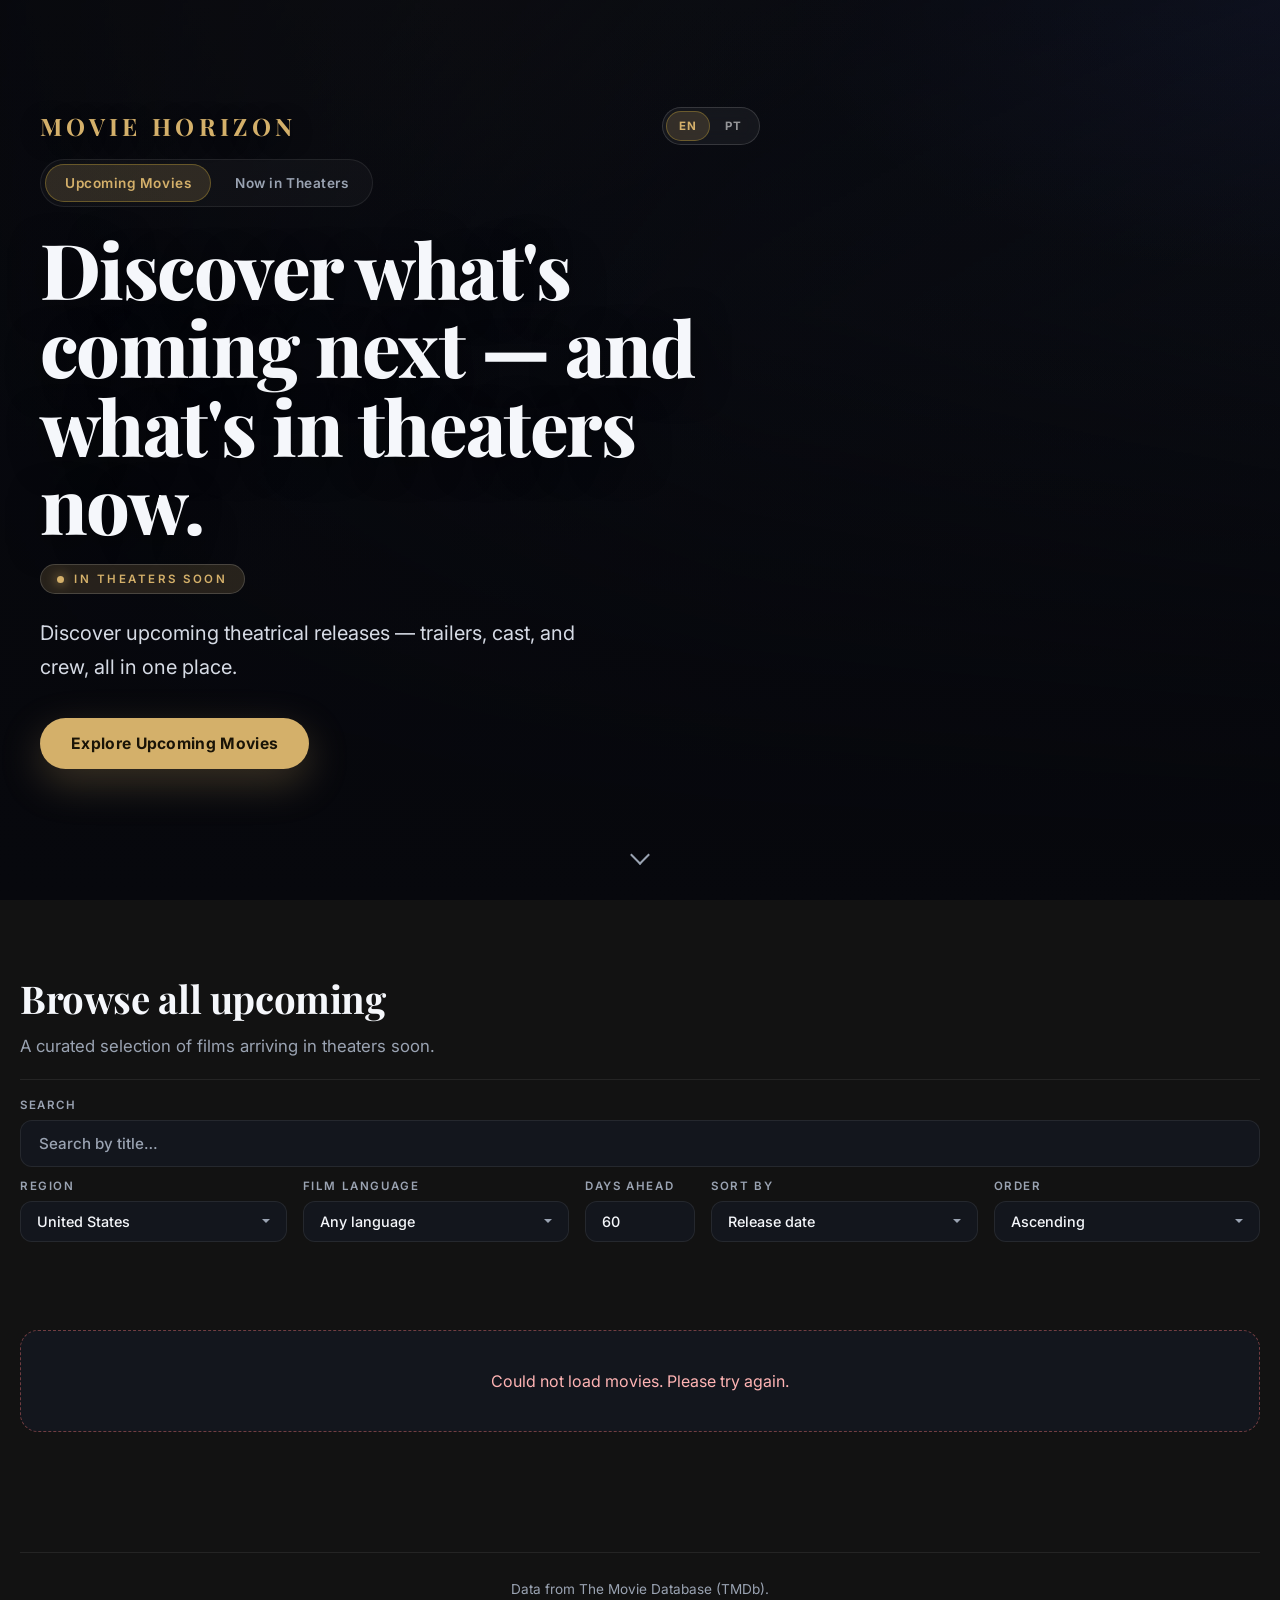
==== commit 50837210: "Add Now in Theaters mode and streamline the catalog UX." ====
--- a/index.html
+++ b/index.html
@@ -59,8 +59,28 @@
         <div class="hero-bg" id="hero-bg"></div>
         <div class="hero-overlay"></div>
         <div class="hero-content">
-            <p class="hero-brand" data-i18n="siteName">Movie Horizon</p>
-            <h1 class="hero-title" data-i18n="heroTitle">Discover what's coming next.</h1>
+            <div class="hero-top">
+                <p class="hero-brand" data-i18n="siteName">Movie Horizon</p>
+                <div class="lang-toggle" role="group" aria-label="Site language">
+                    <button type="button" class="lang-toggle__btn is-active" data-lang="en"
+                            aria-pressed="true">EN</button>
+                    <button type="button" class="lang-toggle__btn" data-lang="pt"
+                            aria-pressed="false">PT</button>
+                </div>
+            </div>
+
+            <div class="mode-toggle mode-toggle--hero" role="tablist" aria-label="Browse mode">
+                <button type="button" class="mode-toggle__btn is-active" role="tab"
+                        data-mode="upcoming" aria-selected="true" data-i18n="modeUpcoming">
+                    Upcoming Movies
+                </button>
+                <button type="button" class="mode-toggle__btn" role="tab"
+                        data-mode="nowPlaying" aria-selected="false" data-i18n="modeNowPlaying">
+                    Now in Theaters
+                </button>
+            </div>
+
+            <h1 class="hero-title" data-i18n="heroTitle">Discover what's coming next — and what's in theaters now.</h1>
             <p class="eyebrow" data-i18n="heroEyebrow">In theaters soon</p>
             <p class="hero-sub" data-i18n="heroSubtitle">
                 Discover upcoming theatrical releases — trailers, cast, and crew, all in one place.
@@ -79,15 +99,15 @@
 
         <!-- Most anticipated -->
         <section class="anticipated" id="anticipated-section" hidden>
-            <h2 class="section-heading" data-i18n="mostAnticipated">Most Anticipated</h2>
+            <h2 class="section-heading" id="anticipated-heading" data-i18n="mostAnticipated">Most Anticipated</h2>
             <div class="anticipated-grid" id="anticipated-grid"></div>
         </section>
 
         <!-- Catalog: search, filters, sorting, and the full grid -->
         <section class="catalog" id="catalog">
             <header class="catalog-header">
-                <h2 class="section-heading" data-i18n="browseAll">Browse all upcoming</h2>
-                <p class="subtitle" data-i18n="subtitle">
+                <h2 class="section-heading" id="catalog-heading" data-i18n="browseAll">Browse all upcoming</h2>
+                <p class="subtitle" id="catalog-subtitle" data-i18n="subtitle">
                     A curated selection of films arriving in theaters soon.
                 </p>
             </header>
@@ -117,16 +137,24 @@
 
                 <!-- Filters: inline on desktop/tablet, bottom-sheet drawer on mobile -->
                 <div class="filters-drawer" id="filters-drawer" aria-labelledby="drawer-title">
-                    <div class="drawer-header">
-                        <span class="drawer-grabber" aria-hidden="true"></span>
-                        <h3 class="drawer-title" id="drawer-title" data-i18n="filtersTitle">Filters</h3>
-                        <button type="button" class="drawer-close" id="drawer-close"
-                                aria-label="Close">&times;</button>
+                    <div class="drawer-drag-area" id="drawer-drag-area">
+                        <div class="drawer-grabber-wrap" aria-hidden="true">
+                            <span class="drawer-grabber"></span>
+                        </div>
+                        <div class="drawer-header">
+                            <h3 class="drawer-title" id="drawer-title" data-i18n="filtersTitle">Filters</h3>
+                            <button type="button" class="drawer-close" id="drawer-close"
+                                    aria-label="Close">
+                                <svg viewBox="0 0 24 24" width="18" height="18" aria-hidden="true">
+                                    <path d="M6 6l12 12M18 6L6 18" stroke="currentColor"
+                                          stroke-width="2" stroke-linecap="round"/>
+                                </svg>
+                            </button>
+                        </div>
                     </div>
 
                     <div class="drawer-body">
-                        <!-- Discovery filters -->
-                        <div class="control-row">
+                        <div class="control-row control-row--filters">
                             <label class="control">
                                 <span data-i18n="region">Region</span>
                                 <select id="region"></select>
@@ -135,21 +163,10 @@
                                 <span data-i18n="originalLanguage">Film language</span>
                                 <select id="original-language"></select>
                             </label>
-                            <label class="control">
+                            <label class="control control--days-ahead" id="days-ahead-control">
                                 <span data-i18n="daysAhead">Days ahead</span>
                                 <input type="number" id="days-ahead" min="1" max="365" step="1" value="60">
                             </label>
-                            <label class="control">
-                                <span data-i18n="siteLanguage">Website language</span>
-                                <select id="site-language">
-                                    <option value="en">English</option>
-                                    <option value="pt">Português</option>
-                                </select>
-                            </label>
-                        </div>
-
-                        <!-- Sorting -->
-                        <div class="control-row control-row--sort">
                             <label class="control">
                                 <span data-i18n="sortBy">Sort by</span>
                                 <select id="sort-field">
--- a/static/styles.css
+++ b/static/styles.css
@@ -101,8 +101,83 @@
 
 .hero-content { max-width: 720px; }
 
+.hero-top {
+    display: flex;
+    align-items: center;
+    justify-content: space-between;
+    gap: 20px;
+    margin-bottom: 14px;
+    width: 100%;
+}
+
+.lang-toggle {
+    display: inline-flex;
+    flex-shrink: 0;
+    gap: 2px;
+    padding: 3px;
+    border: 1px solid rgba(255, 255, 255, 0.14);
+    border-radius: 999px;
+    background: rgba(255, 255, 255, 0.05);
+    backdrop-filter: blur(8px);
+    -webkit-backdrop-filter: blur(8px);
+}
+
+.lang-toggle__btn {
+    appearance: none;
+    border: none;
+    border-radius: 999px;
+    min-width: 44px;
+    padding: 8px 12px;
+    background: transparent;
+    color: rgba(255, 255, 255, 0.55);
+    font: inherit;
+    font-size: 0.72rem;
+    font-weight: 700;
+    letter-spacing: 0.12em;
+    cursor: pointer;
+    transition: background 0.18s ease, color 0.18s ease;
+}
+
+.lang-toggle__btn:hover {
+    color: rgba(255, 255, 255, 0.9);
+}
+
+.lang-toggle__btn.is-active {
+    background: var(--gold-soft);
+    color: var(--gold);
+    box-shadow: inset 0 0 0 1px rgba(212, 175, 55, 0.35);
+}
+
+.lang-toggle__btn:focus-visible {
+    outline: 2px solid var(--gold);
+    outline-offset: 2px;
+}
+
+.mode-toggle--hero {
+    margin-bottom: 28px;
+}
+
+.mode-toggle--hero .mode-toggle__btn {
+    padding: 11px 20px;
+    font-size: 0.85rem;
+}
+
+@media (max-width: 600px) {
+    .mode-toggle--hero {
+        display: flex;
+        width: 100%;
+        max-width: 420px;
+    }
+
+    .mode-toggle--hero .mode-toggle__btn {
+        flex: 1;
+        padding: 12px 10px;
+        font-size: 0.78rem;
+    }
+}
+
 .hero-brand {
-    margin: 0 0 14px;
+    margin: 0;
     font-family: "Playfair Display", Georgia, serif;
     font-size: clamp(1.15rem, 2.5vw, 1.5rem);
     font-weight: 700;
@@ -284,13 +359,57 @@
 .catalog { scroll-margin-top: 16px; }
 
 .catalog-header {
-    margin-bottom: 26px;
-    padding-bottom: 24px;
+    margin-bottom: 18px;
+    padding-bottom: 18px;
     border-bottom: 1px solid var(--border);
 }
 
-/* Breathing room between the meta chips and the first row of posters. */
-.catalog main { margin-top: clamp(28px, 4vw, 52px); }
+.mode-toggle {
+    display: inline-flex;
+    gap: 4px;
+    margin-bottom: 22px;
+    padding: 4px;
+    border: 1px solid var(--border);
+    border-radius: 999px;
+    background: rgba(255, 255, 255, 0.03);
+}
+
+.mode-toggle__btn {
+    appearance: none;
+    border: none;
+    border-radius: 999px;
+    padding: 10px 18px;
+    background: transparent;
+    color: var(--muted);
+    font: inherit;
+    font-size: 0.82rem;
+    font-weight: 600;
+    letter-spacing: 0.04em;
+    cursor: pointer;
+    transition: background 0.18s ease, color 0.18s ease, box-shadow 0.18s ease;
+}
+
+.mode-toggle__btn:hover {
+    color: var(--text);
+}
+
+.mode-toggle__btn.is-active {
+    background: var(--gold-soft);
+    color: var(--gold);
+    box-shadow: inset 0 0 0 1px rgba(212, 175, 55, 0.35);
+}
+
+.mode-toggle__btn:focus-visible {
+    outline: 2px solid var(--gold);
+    outline-offset: 2px;
+}
+
+.control--days-ahead.is-hidden {
+    display: none;
+}
+
+/* Breathing room between the status chip and the first row of posters. */
+.catalog main { margin-top: clamp(16px, 2.5vw, 28px); }
 
 @media (max-width: 760px) {
     .featured-card { grid-template-columns: 1fr; }
@@ -348,7 +467,7 @@
     display: flex;
     flex-wrap: wrap;
     gap: 12px;
-    margin-top: 28px;
+    margin-top: 12px;
 }
 
 .chip {
@@ -371,22 +490,61 @@
 .controls {
     display: flex;
     flex-direction: column;
-    gap: 18px;
-    margin-top: 30px;
+    gap: 12px;
+    margin-top: 18px;
 }
 
 .control-row {
     display: flex;
     flex-wrap: wrap;
-    gap: 16px 20px;
+    gap: 12px 16px;
     align-items: flex-end;
 }
 
-/* Subtle divider before the sorting row to group it visually. */
-.control-row--sort {
-    margin-top: 4px;
-    padding-top: 18px;
-    border-top: 1px solid var(--border);
+.control-row--search {
+    width: 100%;
+}
+
+.control-row--search .control--search {
+    flex: 1 1 100%;
+    width: 100%;
+}
+
+.control-row--filters .control {
+    flex: 0 1 auto;
+}
+
+@media (min-width: 601px) {
+    .control-row--filters {
+        flex-wrap: nowrap;
+    }
+
+    .control-row--filters .control select,
+    .control-row--filters .control input[type="number"] {
+        min-width: 0;
+        width: 100%;
+    }
+
+    .control-row--filters .control {
+        flex: 1 1 0;
+        min-width: 120px;
+    }
+
+    .control-row--filters .control--days-ahead {
+        flex: 0 1 110px;
+        min-width: 110px;
+    }
+}
+
+@media (min-width: 601px) and (max-width: 900px) {
+    .control-row--filters {
+        flex-wrap: wrap;
+    }
+
+    .control-row--filters .control {
+        flex: 1 1 calc(33.333% - 12px);
+        min-width: 140px;
+    }
 }
 
 .control {
@@ -480,16 +638,18 @@
 .filters-drawer {
     display: flex;
     flex-direction: column;
-    gap: 18px;
+    gap: 0;
 }
 
 .drawer-body {
     display: flex;
     flex-direction: column;
-    gap: 18px;
+    gap: 0;
 }
 
 .drawer-grabber,
+.drawer-grabber-wrap,
+.drawer-drag-area,
 .drawer-header,
 .drawer-footer,
 .drawer-close { display: none; }
@@ -567,11 +727,25 @@
     body.drawer-open .drawer-overlay { opacity: 1; pointer-events: auto; }
     body.drawer-open { overflow: hidden; }
 
+    .drawer-drag-area {
+        display: block;
+        flex-shrink: 0;
+        touch-action: none;
+        cursor: grab;
+    }
+    .drawer-drag-area.is-dragging { cursor: grabbing; }
+
+    .drawer-grabber-wrap {
+        display: flex;
+        justify-content: center;
+        align-items: center;
+        padding: 10px 0 6px;
+    }
+
     .drawer-grabber {
         display: block;
         width: 42px;
         height: 4px;
-        margin: 10px auto 2px;
         border-radius: 999px;
         background: var(--border-strong);
     }
@@ -579,8 +753,10 @@
     .drawer-header {
         display: flex;
         align-items: center;
-        justify-content: space-between;
-        padding: 6px 20px 16px;
+        justify-content: center;
+        position: relative;
+        min-height: 48px;
+        padding: 4px 56px 14px;
         border-bottom: 1px solid var(--border);
     }
 
@@ -589,22 +765,31 @@
         font-family: "Playfair Display", Georgia, serif;
         font-size: 1.3rem;
         font-weight: 700;
+        line-height: 1.2;
+        text-align: center;
     }
 
     .drawer-close {
         display: inline-flex;
         align-items: center;
         justify-content: center;
+        position: absolute;
+        right: 16px;
+        top: 50%;
+        transform: translateY(-50%);
         width: 36px;
         height: 36px;
+        padding: 0;
         border: 1px solid var(--border);
         border-radius: 50%;
         background: var(--surface);
         color: var(--text);
-        font-size: 1.5rem;
-        line-height: 1;
+        line-height: 0;
         cursor: pointer;
-    }
+        -webkit-tap-highlight-color: transparent;
+    }
+
+    .drawer-close svg { display: block; }
 
     .drawer-body {
         padding: 18px 20px;
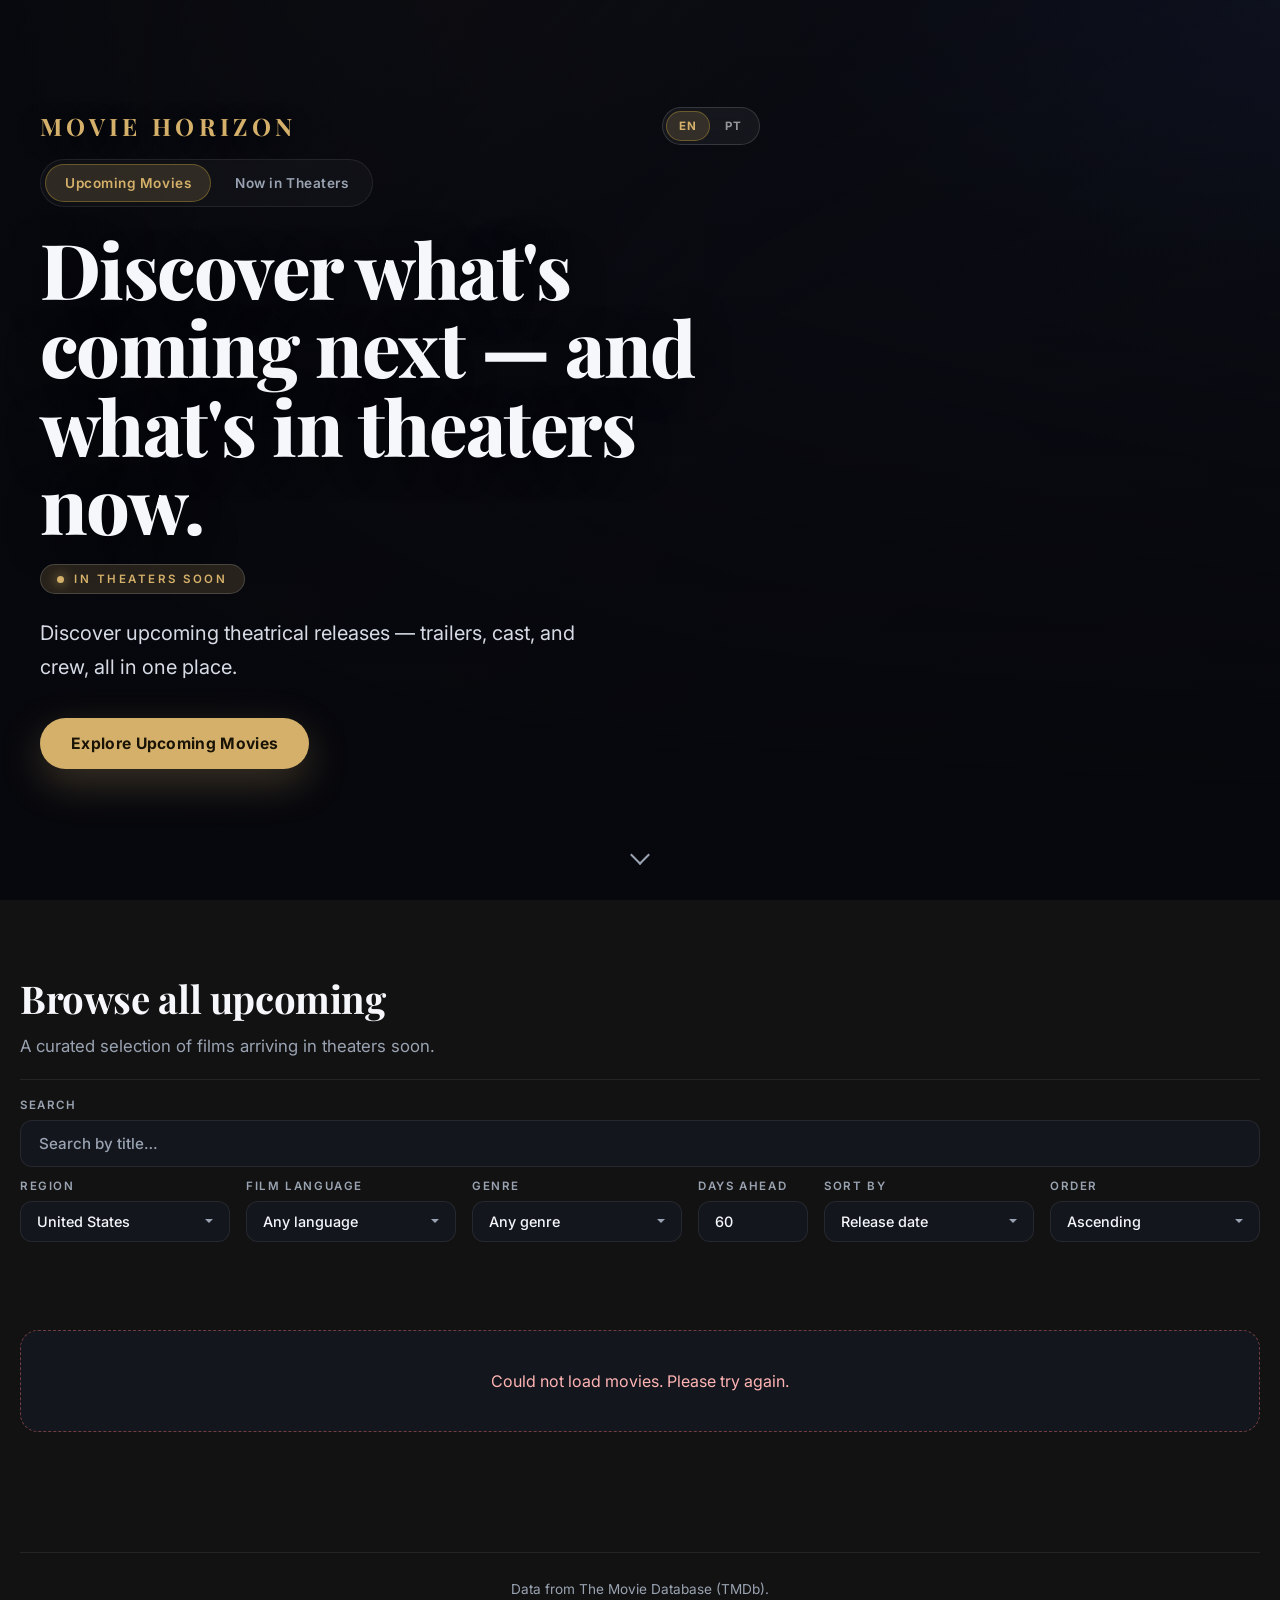
==== commit e37c20a9: "Add genre filter" ====
--- a/index.html
+++ b/index.html
@@ -163,6 +163,10 @@
                                 <span data-i18n="originalLanguage">Film language</span>
                                 <select id="original-language"></select>
                             </label>
+                            <label class="control">
+                                <span data-i18n="genre">Genre</span>
+                                <select id="genre"></select>
+                            </label>
                             <label class="control control--days-ahead" id="days-ahead-control">
                                 <span data-i18n="daysAhead">Days ahead</span>
                                 <input type="number" id="days-ahead" min="1" max="365" step="1" value="60">
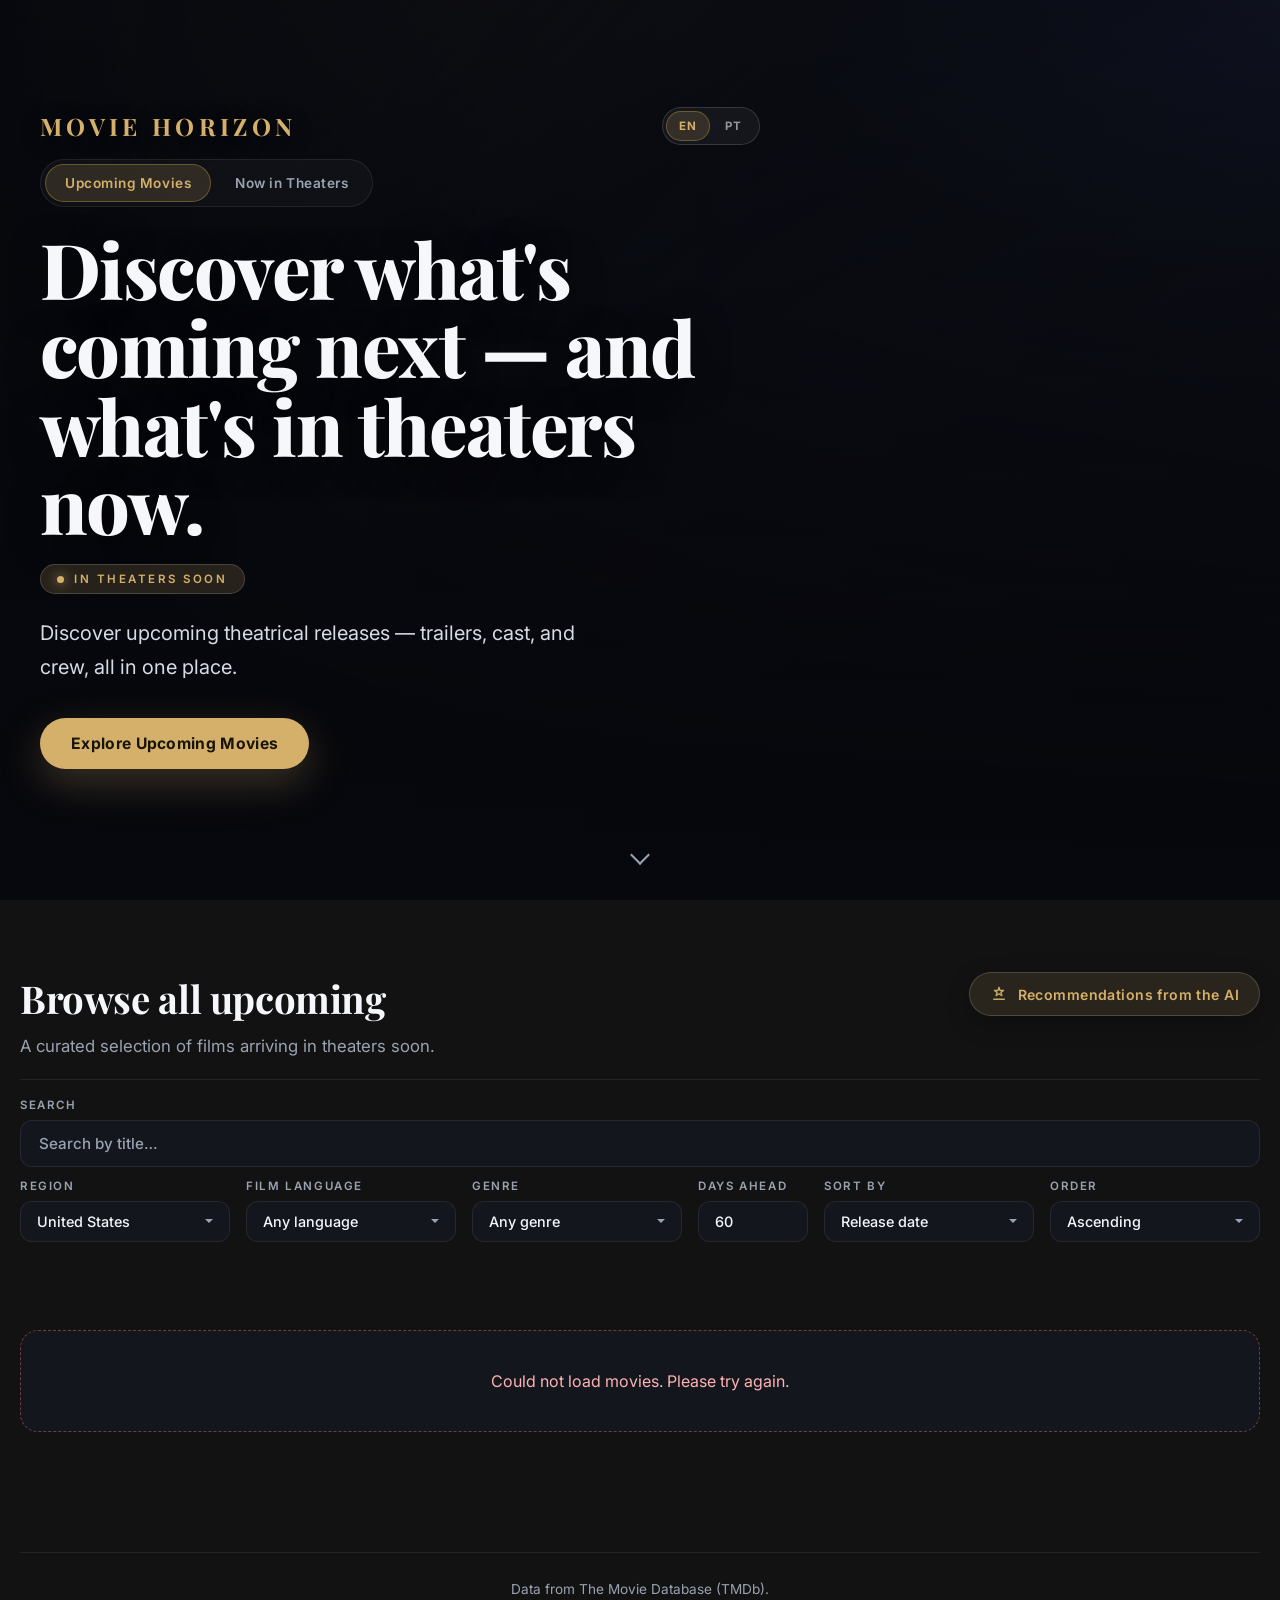
==== commit fa3ada25: "Adding AI recommendation feature" ====
--- a/index.html
+++ b/index.html
@@ -106,11 +106,61 @@
         <!-- Catalog: search, filters, sorting, and the full grid -->
         <section class="catalog" id="catalog">
             <header class="catalog-header">
-                <h2 class="section-heading" id="catalog-heading" data-i18n="browseAll">Browse all upcoming</h2>
-                <p class="subtitle" id="catalog-subtitle" data-i18n="subtitle">
-                    A curated selection of films arriving in theaters soon.
-                </p>
+                <div class="catalog-header__row">
+                    <div class="catalog-header__text">
+                        <h2 class="section-heading" id="catalog-heading" data-i18n="browseAll">Browse all upcoming</h2>
+                        <p class="subtitle" id="catalog-subtitle" data-i18n="subtitle">
+                            A curated selection of films arriving in theaters soon.
+                        </p>
+                    </div>
+                    <button type="button" class="ai-recommend__toggle" id="ai-recommend-toggle"
+                            aria-expanded="false" aria-controls="ai-recommend-panel">
+                        <svg class="ai-recommend__icon" viewBox="0 0 24 24" width="18" height="18"
+                             fill="none" stroke="currentColor" stroke-width="1.75" aria-hidden="true">
+                            <path d="M12 3l1.4 4.3H18l-3.5 2.6 1.4 4.3L12 11.6 8.1 14.2l1.4-4.3L6 7.3h4.6L12 3z"
+                                  stroke-linejoin="round"/>
+                            <path d="M5 19h14" stroke-linecap="round"/>
+                        </svg>
+                        <span data-i18n="aiRecommendToggle">Recommendations from the AI</span>
+                    </button>
+                </div>
             </header>
+
+            <section class="ai-recommend" id="ai-recommend" aria-labelledby="ai-recommend-title">
+                <div class="ai-recommend__panel" id="ai-recommend-panel" hidden>
+                    <div class="ai-recommend__header">
+                        <h3 class="ai-recommend__title" id="ai-recommend-title" data-i18n="aiRecommendTitle">
+                            Find your next watch
+                        </h3>
+                        <p class="ai-recommend__hint" data-i18n="aiRecommendHint">
+                            Tell us what you like — we will pick from the current catalog only.
+                        </p>
+                    </div>
+
+                    <form class="ai-recommend__form" id="ai-recommend-form">
+                        <label class="ai-recommend__label" for="ai-recommend-input" data-i18n="aiRecommendLabel">
+                            Your preferences
+                        </label>
+                        <textarea id="ai-recommend-input" class="ai-recommend__input" rows="3"
+                                  maxlength="2000" data-i18n-placeholder="aiRecommendPlaceholder"
+                                  placeholder="What are you in the mood for?"></textarea>
+                        <div class="ai-recommend__actions">
+                            <button type="submit" class="ai-recommend__submit" id="ai-recommend-submit"
+                                    data-i18n="aiRecommendSubmit">Get recommendations</button>
+                        </div>
+                    </form>
+
+                    <div class="ai-recommend__status" id="ai-recommend-status" hidden></div>
+
+                    <div class="ai-recommend__results" id="ai-recommend-results" hidden>
+                        <p class="ai-recommend__notice" id="ai-recommend-notice" hidden></p>
+                        <h4 class="ai-recommend__results-title" data-i18n="aiRecommendResults">
+                            Picked for you
+                        </h4>
+                        <div class="ai-recommend__grid movie-list" id="ai-recommend-grid"></div>
+                    </div>
+                </div>
+            </section>
 
             <div class="controls">
                 <!-- Search: always visible (desktop + mobile) -->
--- a/static/styles.css
+++ b/static/styles.css
@@ -364,6 +364,19 @@
     border-bottom: 1px solid var(--border);
 }
 
+.catalog-header__row {
+    display: flex;
+    flex-wrap: wrap;
+    align-items: flex-start;
+    justify-content: space-between;
+    gap: 16px 20px;
+}
+
+.catalog-header__text {
+    flex: 1 1 240px;
+    min-width: 0;
+}
+
 .mode-toggle {
     display: inline-flex;
     gap: 4px;
@@ -410,6 +423,238 @@
 
 /* Breathing room between the status chip and the first row of posters. */
 .catalog main { margin-top: clamp(16px, 2.5vw, 28px); }
+
+/* ---- AI Recommendations ---- */
+
+.ai-recommend {
+    margin-bottom: 18px;
+}
+
+.ai-recommend__toggle {
+    display: inline-flex;
+    align-items: center;
+    gap: 10px;
+    flex-shrink: 0;
+    appearance: none;
+    border: 1px solid var(--border-strong);
+    border-radius: 999px;
+    padding: 12px 20px;
+    background: rgba(212, 176, 106, 0.12);
+    color: var(--gold);
+    font: inherit;
+    font-size: 0.88rem;
+    font-weight: 600;
+    letter-spacing: 0.03em;
+    cursor: pointer;
+    box-shadow: 0 8px 24px rgba(0, 0, 0, 0.25);
+    transition: background 0.18s ease, border-color 0.18s ease, transform 0.18s ease;
+}
+
+.ai-recommend__toggle:hover {
+    background: var(--gold-soft);
+    border-color: rgba(212, 176, 106, 0.45);
+}
+
+.ai-recommend__toggle:focus-visible {
+    outline: 2px solid var(--gold);
+    outline-offset: 2px;
+}
+
+.ai-recommend__toggle[aria-expanded="true"] {
+    background: var(--gold-soft);
+    border-color: rgba(212, 176, 106, 0.45);
+}
+
+.ai-recommend__icon {
+    flex-shrink: 0;
+    opacity: 0.95;
+}
+
+.ai-recommend__panel {
+    padding: clamp(18px, 2.5vw, 24px);
+    border: 1px solid var(--border);
+    border-radius: 20px;
+    background: var(--surface);
+    backdrop-filter: blur(14px);
+    box-shadow: 0 18px 40px rgba(0, 0, 0, 0.35);
+}
+
+.ai-recommend__panel[hidden] {
+    display: none;
+}
+
+.ai-recommend__header {
+    margin-bottom: 16px;
+}
+
+.ai-recommend__title {
+    margin: 0 0 8px;
+    font-family: "Playfair Display", Georgia, serif;
+    font-size: clamp(1.15rem, 2vw, 1.35rem);
+    font-weight: 600;
+}
+
+.ai-recommend__hint {
+    margin: 0;
+    color: var(--muted);
+    font-size: 0.9rem;
+    line-height: 1.5;
+}
+
+.ai-recommend__form {
+    display: flex;
+    flex-direction: column;
+    gap: 10px;
+}
+
+.ai-recommend__label {
+    font-size: 0.78rem;
+    font-weight: 600;
+    letter-spacing: 0.04em;
+    text-transform: uppercase;
+    color: var(--muted);
+}
+
+.ai-recommend__input {
+    width: 100%;
+    min-height: 96px;
+    resize: vertical;
+    padding: 14px 16px;
+    border: 1px solid var(--border);
+    border-radius: 14px;
+    background: rgba(255, 255, 255, 0.03);
+    color: var(--text);
+    font: inherit;
+    font-size: 0.95rem;
+    line-height: 1.5;
+    transition: border-color 0.18s ease, box-shadow 0.18s ease;
+}
+
+.ai-recommend__input::placeholder {
+    color: rgba(154, 163, 178, 0.75);
+}
+
+.ai-recommend__input:focus {
+    outline: none;
+    border-color: rgba(212, 176, 106, 0.45);
+    box-shadow: 0 0 0 3px rgba(212, 176, 106, 0.12);
+}
+
+.ai-recommend__actions {
+    display: flex;
+    justify-content: flex-start;
+    margin-top: 4px;
+}
+
+.ai-recommend__submit {
+    appearance: none;
+    border: none;
+    border-radius: 999px;
+    padding: 11px 20px;
+    background: linear-gradient(135deg, rgba(212, 176, 106, 0.95), rgba(184, 146, 72, 0.95));
+    color: #14110a;
+    font: inherit;
+    font-size: 0.86rem;
+    font-weight: 700;
+    letter-spacing: 0.03em;
+    cursor: pointer;
+    transition: transform 0.18s ease, opacity 0.18s ease;
+}
+
+.ai-recommend__submit:hover:not(:disabled) {
+    transform: translateY(-1px);
+}
+
+.ai-recommend__submit:disabled {
+    opacity: 0.65;
+    cursor: wait;
+}
+
+.ai-recommend__submit:focus-visible {
+    outline: 2px solid var(--gold);
+    outline-offset: 2px;
+}
+
+.ai-recommend__status {
+    margin-top: 16px;
+    padding: 14px 16px;
+    border: 1px dashed var(--border-strong);
+    border-radius: 14px;
+    background: rgba(255, 255, 255, 0.02);
+    color: var(--muted);
+    font-size: 0.92rem;
+    text-align: center;
+}
+
+.ai-recommend__status.error {
+    color: #ffb4b4;
+    border-color: rgba(255, 120, 120, 0.4);
+}
+
+.ai-recommend__status.is-loading {
+    color: var(--gold);
+    border-color: rgba(212, 176, 106, 0.35);
+}
+
+.ai-recommend__results {
+    margin-top: 22px;
+    padding-top: 20px;
+    border-top: 1px solid var(--border);
+}
+
+.ai-recommend__notice {
+    margin: 0 0 14px;
+    padding: 12px 14px;
+    border: 1px solid rgba(212, 176, 106, 0.28);
+    border-radius: 12px;
+    background: rgba(212, 176, 106, 0.08);
+    color: var(--gold);
+    font-size: 0.88rem;
+    line-height: 1.5;
+}
+
+.ai-recommend__results-title {
+    margin: 0 0 16px;
+    font-size: 0.82rem;
+    font-weight: 600;
+    letter-spacing: 0.08em;
+    text-transform: uppercase;
+    color: var(--muted);
+}
+
+.ai-recommend__grid {
+    display: grid;
+    grid-template-columns: repeat(auto-fill, minmax(280px, 1fr));
+    gap: 24px;
+}
+
+.recommend-reason {
+    margin: 0;
+    color: var(--text);
+    font-size: 0.88rem;
+    line-height: 1.55;
+    display: -webkit-box;
+    -webkit-line-clamp: 3;
+    -webkit-box-orient: vertical;
+    overflow: hidden;
+}
+
+.recommend-reason__label {
+    color: var(--gold);
+    font-weight: 600;
+}
+
+@media (max-width: 640px) {
+    .catalog-header__row {
+        flex-direction: column;
+        align-items: stretch;
+    }
+
+    .ai-recommend__toggle {
+        justify-content: center;
+        width: 100%;
+    }
+}
 
 @media (max-width: 760px) {
     .featured-card { grid-template-columns: 1fr; }
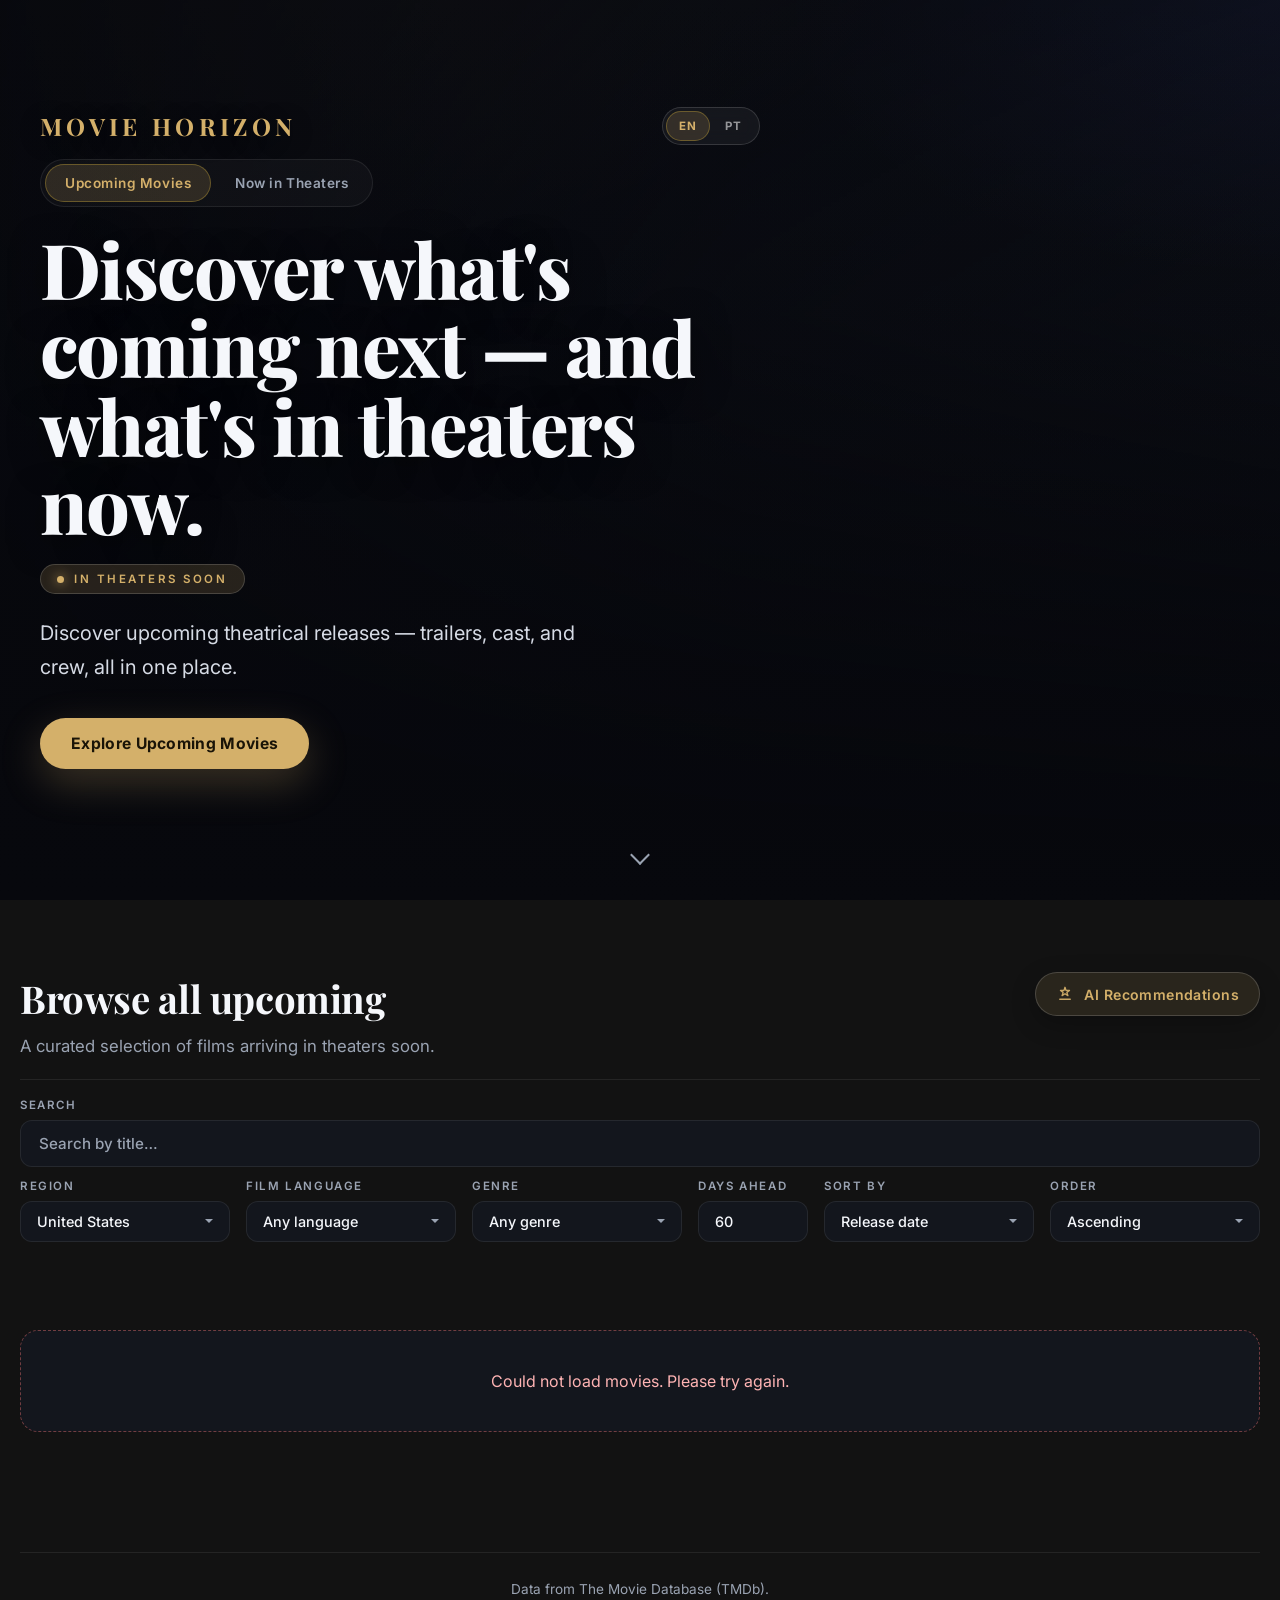
==== commit ffd64e6e: "Fine tuning AI response and film selection" ====
--- a/index.html
+++ b/index.html
@@ -121,7 +121,7 @@
                                   stroke-linejoin="round"/>
                             <path d="M5 19h14" stroke-linecap="round"/>
                         </svg>
-                        <span data-i18n="aiRecommendToggle">Recommendations from the AI</span>
+                        <span data-i18n="aiRecommendToggle">AI Recommendations</span>
                     </button>
                 </div>
             </header>
@@ -152,12 +152,15 @@
 
                     <div class="ai-recommend__status" id="ai-recommend-status" hidden></div>
 
-                    <div class="ai-recommend__results" id="ai-recommend-results" hidden>
-                        <p class="ai-recommend__notice" id="ai-recommend-notice" hidden></p>
-                        <h4 class="ai-recommend__results-title" data-i18n="aiRecommendResults">
-                            Picked for you
-                        </h4>
-                        <div class="ai-recommend__grid movie-list" id="ai-recommend-grid"></div>
+                    <div class="ai-recommend__output" id="ai-recommend-output" hidden>
+                        <div class="ai-recommend__results" id="ai-recommend-results">
+                            <h4 class="ai-recommend__results-title" id="ai-recommend-results-title"
+                                data-i18n="aiRecommendResults" hidden>
+                                Picked for you
+                            </h4>
+                            <div class="ai-recommend__narrative" id="ai-recommend-summary"></div>
+                            <div class="ai-recommend__grid" id="ai-recommend-grid"></div>
+                        </div>
                     </div>
                 </div>
             </section>
--- a/static/styles.css
+++ b/static/styles.css
@@ -584,64 +584,277 @@
     color: var(--muted);
     font-size: 0.92rem;
     text-align: center;
-}
-
-.ai-recommend__status.error {
-    color: #ffb4b4;
-    border-color: rgba(255, 120, 120, 0.4);
-}
+    display: flex;
+    align-items: center;
+    justify-content: center;
+    gap: 10px;
+}
+
+.ai-recommend__status.is-loading::before {
+    content: "";
+    width: 14px;
+    height: 14px;
+    border: 2px solid rgba(212, 176, 106, 0.25);
+    border-top-color: var(--gold);
+    border-radius: 50%;
+    animation: ai-spin 0.75s linear infinite;
+    flex-shrink: 0;
+}
+
+@keyframes ai-spin {
+    to { transform: rotate(360deg); }
+}
+
+.ai-recommend__status.error { color: #ffb4b4; border-color: rgba(255, 120, 120, 0.4); }
 
 .ai-recommend__status.is-loading {
     color: var(--gold);
     border-color: rgba(212, 176, 106, 0.35);
 }
 
+.ai-recommend__output {
+    margin-top: 18px;
+}
+
+.ai-recommend__output[hidden] {
+    display: none !important;
+}
+
 .ai-recommend__results {
-    margin-top: 22px;
-    padding-top: 20px;
+    position: relative;
+    isolation: isolate;
+    margin-top: 0;
+    padding-top: 0;
+}
+
+.ai-recommend__results-title {
+    position: relative;
+    z-index: 3;
+    margin: 0 0 14px;
+    font-size: 0.78rem;
+    font-weight: 600;
+    letter-spacing: 0.1em;
+    text-transform: uppercase;
+    color: var(--muted);
+}
+
+.ai-recommend__narrative {
+    display: none;
+    position: relative;
+    z-index: 2;
+    margin: 0 0 22px;
+    color: rgba(245, 247, 251, 0.92);
+    font-size: 0.92rem;
+    line-height: 1.65;
+}
+
+.ai-recommend__narrative.is-visible {
+    display: block;
+}
+
+.ai-recommend__narrative[hidden] {
+    display: none !important;
+}
+
+.ai-recommend__narrative p {
+    margin: 0 0 14px;
+}
+
+.ai-recommend__narrative p:last-child {
+    margin-bottom: 0;
+}
+
+.ai-recommend__narrative-skeleton {
+    display: flex;
+    flex-direction: column;
+    gap: 10px;
+}
+
+.skeleton-line--narrative {
+    width: 100%;
+    height: 12px;
+}
+
+.skeleton-line--narrative.skeleton-line--short {
+    width: 72%;
+}
+
+.ai-recommend__grid {
+    position: relative;
+    z-index: 1;
+    display: grid;
+    grid-template-columns: repeat(auto-fill, minmax(118px, 1fr));
+    gap: 14px;
+    align-items: start;
+    margin-top: 0;
+    padding-top: 4px;
+}
+
+.ai-recommend__results:has(.ai-recommend__narrative.is-visible) .ai-recommend__grid:not(:empty) {
+    margin-top: 4px;
+    padding-top: 18px;
     border-top: 1px solid var(--border);
 }
 
-.ai-recommend__notice {
-    margin: 0 0 14px;
-    padding: 12px 14px;
-    border: 1px solid rgba(212, 176, 106, 0.28);
-    border-radius: 12px;
-    background: rgba(212, 176, 106, 0.08);
-    color: var(--gold);
-    font-size: 0.88rem;
-    line-height: 1.5;
-}
-
-.ai-recommend__results-title {
-    margin: 0 0 16px;
-    font-size: 0.82rem;
+.card-link--recommend {
+    display: block;
+    height: auto;
+    position: relative;
+    z-index: 0;
+    border-radius: 14px;
+    overflow: hidden;
+}
+
+.card-link--recommend:hover,
+.card-link--recommend:focus-visible {
+    z-index: 1;
+}
+
+.movie-card--recommend {
+    display: flex;
+    flex-direction: column;
+    height: auto;
+    min-height: 0;
+    border: 1px solid var(--border);
+    border-radius: 14px;
+    background: var(--surface);
+    overflow: hidden;
+    box-shadow: 0 8px 20px rgba(0, 0, 0, 0.28);
+    transition: border-color 0.3s ease, box-shadow 0.3s ease;
+}
+
+.card-link--recommend:hover .movie-card--recommend,
+.card-link--recommend:focus-visible .movie-card--recommend {
+    border-color: var(--gold-soft);
+    box-shadow: 0 10px 24px rgba(0, 0, 0, 0.34);
+}
+
+.recommend-poster {
+    position: relative;
+    width: 100%;
+    flex: 0 0 auto;
+    aspect-ratio: 2 / 3;
+    overflow: hidden;
+    background:
+        linear-gradient(145deg, rgba(212, 176, 106, 0.12), rgba(20, 24, 34, 0.95)),
+        #12151c;
+}
+
+.recommend-poster__img {
+    display: block;
+    width: 100%;
+    height: 100%;
+    object-fit: cover;
+    transition: transform 0.45s ease;
+}
+
+.card-link--recommend:hover .recommend-poster__img,
+.card-link--recommend:focus-visible .recommend-poster__img {
+    transform: scale(1.05);
+}
+
+.recommend-poster__fallback {
+    position: absolute;
+    inset: 0;
+    display: none;
+    align-items: center;
+    justify-content: center;
+    background:
+        radial-gradient(circle at 30% 20%, rgba(212, 176, 106, 0.18), transparent 55%),
+        linear-gradient(160deg, #151922, #0d1016);
+}
+
+.recommend-poster__fallback span {
+    font-family: "Playfair Display", Georgia, serif;
+    font-size: 1.6rem;
+    font-weight: 700;
+    color: rgba(212, 176, 106, 0.55);
+    line-height: 1;
+}
+
+.recommend-poster.is-empty .recommend-poster__fallback,
+.recommend-poster.is-fallback .recommend-poster__fallback {
+    display: flex;
+}
+
+.recommend-poster.is-fallback .recommend-poster__img {
+    display: none;
+}
+
+.movie-card--recommend .movie-info {
+    display: flex;
+    flex-direction: column;
+    flex: 0 0 auto;
+    min-width: 0;
+    padding: 8px 9px 9px;
+    gap: 2px;
+}
+
+.movie-card--recommend h2 {
+    margin: 0;
+    font-family: Inter, system-ui, sans-serif;
+    font-size: 0.78rem;
     font-weight: 600;
-    letter-spacing: 0.08em;
-    text-transform: uppercase;
-    color: var(--muted);
-}
-
-.ai-recommend__grid {
-    display: grid;
-    grid-template-columns: repeat(auto-fill, minmax(280px, 1fr));
-    gap: 24px;
-}
-
-.recommend-reason {
-    margin: 0;
-    color: var(--text);
-    font-size: 0.88rem;
-    line-height: 1.55;
+    line-height: 1.25;
     display: -webkit-box;
-    -webkit-line-clamp: 3;
+    -webkit-line-clamp: 2;
     -webkit-box-orient: vertical;
     overflow: hidden;
 }
 
-.recommend-reason__label {
-    color: var(--gold);
-    font-weight: 600;
+.movie-card--recommend .release-date {
+    margin: 0;
+    color: var(--muted);
+    font-size: 0.64rem;
+    line-height: 1.3;
+}
+
+.movie-card--recommend .genres {
+    margin: 2px 0 0;
+    color: var(--muted);
+    font-size: 0.62rem;
+    line-height: 1.3;
+    display: -webkit-box;
+    -webkit-line-clamp: 1;
+    -webkit-box-orient: vertical;
+    overflow: hidden;
+}
+
+.movie-card--recommend.skeleton .recommend-poster {
+    width: 100%;
+    aspect-ratio: 2 / 3;
+}
+
+.movie-card--recommend.skeleton .movie-info {
+    padding: 8px 9px 9px;
+}
+
+.movie-card--recommend.skeleton .skeleton-line--lg {
+    width: 88%;
+    height: 10px;
+}
+
+.movie-card--recommend.skeleton .skeleton-line--sm {
+    width: 62%;
+    height: 8px;
+    margin-top: 6px;
+}
+
+@media (min-width: 640px) {
+    .ai-recommend__grid {
+        grid-template-columns: repeat(auto-fill, minmax(132px, 1fr));
+        gap: 16px;
+    }
+
+    .ai-recommend__narrative {
+        font-size: 0.96rem;
+    }
+}
+
+@media (min-width: 960px) {
+    .ai-recommend__grid {
+        grid-template-columns: repeat(5, minmax(0, 1fr));
+    }
 }
 
 @media (max-width: 640px) {
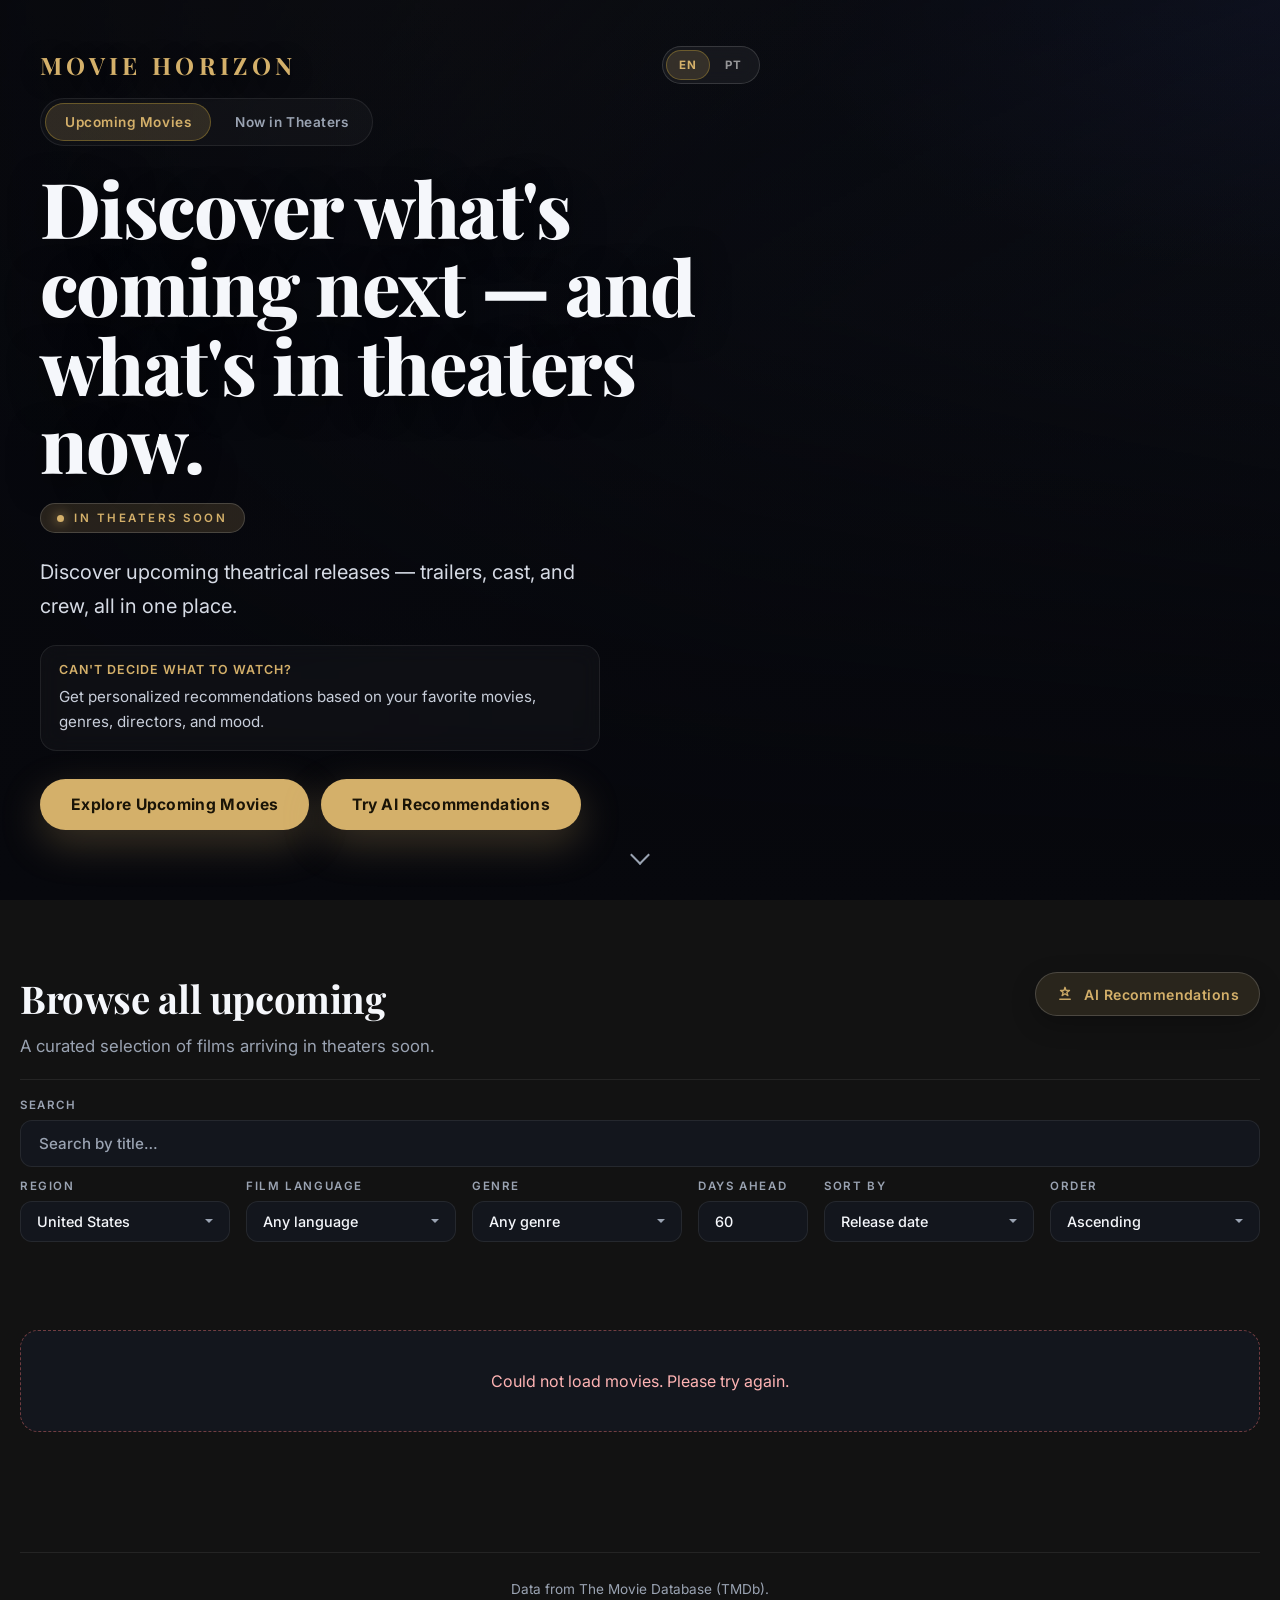
==== commit 44818143: "Surface AI recommendations in the hero with discovery copy and CTA" ====
--- a/index.html
+++ b/index.html
@@ -85,7 +85,20 @@
             <p class="hero-sub" data-i18n="heroSubtitle">
                 Discover upcoming theatrical releases — trailers, cast, and crew, all in one place.
             </p>
-            <button type="button" class="cta" id="explore-cta" data-i18n="cta">Explore Upcoming Movies</button>
+
+            <div class="hero-ai">
+                <p class="hero-ai__eyebrow" data-i18n="heroAiEyebrow">Can't decide what to watch?</p>
+                <p class="hero-ai__text" data-i18n="heroAiText">
+                    Get personalized recommendations based on your favorite movies, genres, directors, and mood.
+                </p>
+            </div>
+
+            <div class="hero-actions">
+                <button type="button" class="cta" id="explore-cta" data-i18n="cta">Explore Upcoming Movies</button>
+                <button type="button" class="cta cta--ghost" id="hero-ai-cta" data-i18n="heroAiCta">
+                    Try AI Recommendations
+                </button>
+            </div>
             <p class="hero-caption" id="hero-caption"></p>
         </div>
         <button type="button" class="hero-scroll" id="hero-scroll" aria-label="Scroll to movies">
--- a/static/styles.css
+++ b/static/styles.css
@@ -162,6 +162,52 @@
     font-size: 0.85rem;
 }
 
+.hero-ai {
+    margin: 0 0 28px;
+    max-width: 560px;
+    padding: 16px 18px;
+    border: 1px solid rgba(255, 255, 255, 0.08);
+    border-radius: 16px;
+    background: rgba(255, 255, 255, 0.03);
+    backdrop-filter: blur(10px);
+    -webkit-backdrop-filter: blur(10px);
+}
+
+.hero-ai__eyebrow {
+    margin: 0 0 8px;
+    color: var(--gold);
+    font-size: 0.78rem;
+    font-weight: 600;
+    letter-spacing: 0.08em;
+    text-transform: uppercase;
+}
+
+.hero-ai__text {
+    margin: 0;
+    color: #c8ceda;
+    font-size: 0.95rem;
+    line-height: 1.6;
+}
+
+.hero-actions {
+    display: flex;
+    flex-wrap: wrap;
+    align-items: center;
+    gap: 12px;
+}
+
+.cta--ghost {
+    background: transparent;
+    color: var(--gold);
+    border-color: rgba(212, 176, 106, 0.45);
+    box-shadow: none;
+}
+
+.cta--ghost:hover {
+    background: rgba(212, 176, 106, 0.1);
+    box-shadow: 0 10px 28px rgba(212, 176, 106, 0.18);
+}
+
 @media (max-width: 600px) {
     .mode-toggle--hero {
         display: flex;
@@ -173,6 +219,17 @@
         flex: 1;
         padding: 12px 10px;
         font-size: 0.78rem;
+    }
+
+    .hero-actions {
+        flex-direction: column;
+        align-items: stretch;
+        max-width: 420px;
+    }
+
+    .hero-actions .cta {
+        justify-content: center;
+        width: 100%;
     }
 }
 
@@ -198,7 +255,7 @@
 }
 
 .hero-sub {
-    margin: 0 0 34px;
+    margin: 0 0 22px;
     max-width: 560px;
     color: #d6dbe5;
     font-size: clamp(1rem, 1.6vw, 1.25rem);
@@ -656,6 +713,22 @@
     display: none !important;
 }
 
+.ai-recommend__narrative.is-streaming::after {
+    content: "";
+    display: inline-block;
+    width: 2px;
+    height: 0.95em;
+    margin-left: 3px;
+    vertical-align: -0.08em;
+    background: var(--gold);
+    animation: ai-recommend-cursor 1s step-end infinite;
+}
+
+@keyframes ai-recommend-cursor {
+    0%, 100% { opacity: 1; }
+    50% { opacity: 0; }
+}
+
 .ai-recommend__narrative p {
     margin: 0 0 14px;
 }
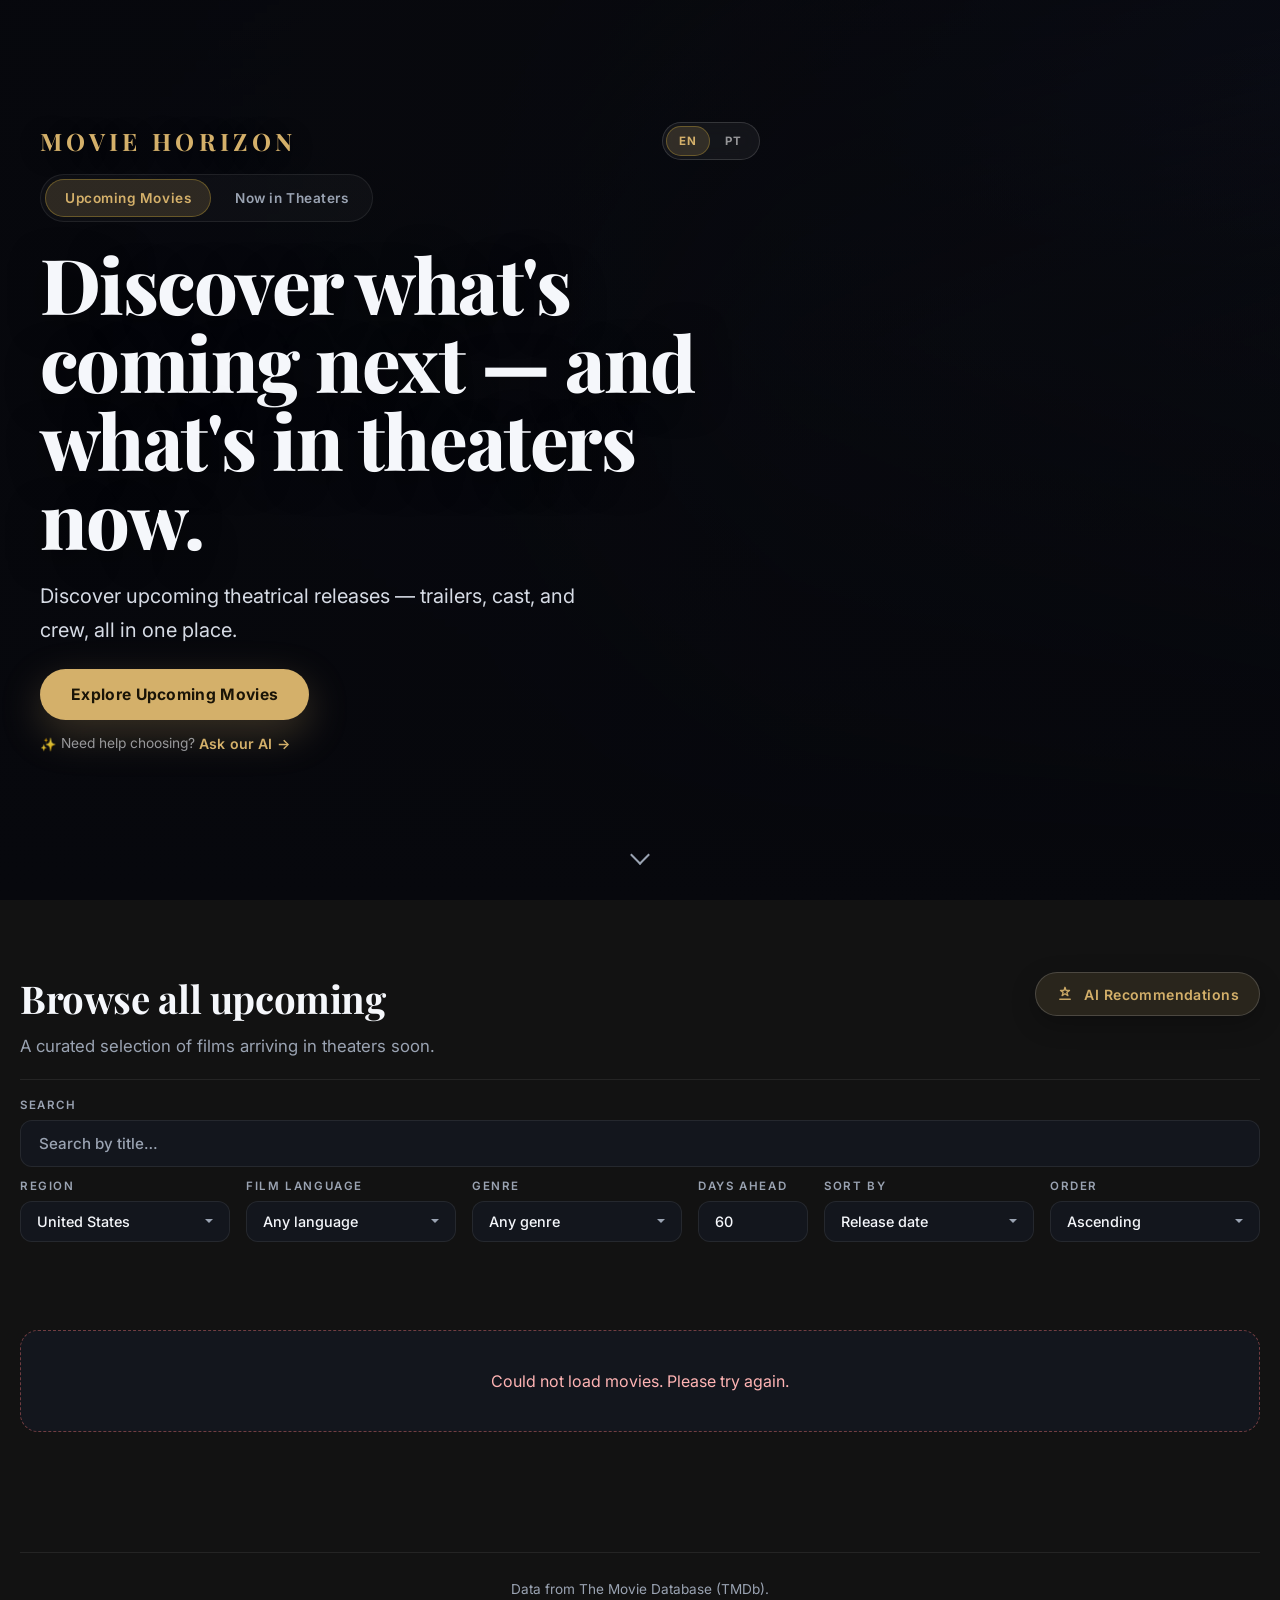
==== commit bdc5f019: "Improving UI and UX with overall changes" ====
--- a/index.html
+++ b/index.html
@@ -81,22 +81,16 @@
             </div>
 
             <h1 class="hero-title" data-i18n="heroTitle">Discover what's coming next — and what's in theaters now.</h1>
-            <p class="eyebrow" data-i18n="heroEyebrow">In theaters soon</p>
             <p class="hero-sub" data-i18n="heroSubtitle">
                 Discover upcoming theatrical releases — trailers, cast, and crew, all in one place.
             </p>
 
-            <div class="hero-ai">
-                <p class="hero-ai__eyebrow" data-i18n="heroAiEyebrow">Can't decide what to watch?</p>
-                <p class="hero-ai__text" data-i18n="heroAiText">
-                    Get personalized recommendations based on your favorite movies, genres, directors, and mood.
-                </p>
-            </div>
-
             <div class="hero-actions">
                 <button type="button" class="cta" id="explore-cta" data-i18n="cta">Explore Upcoming Movies</button>
-                <button type="button" class="cta cta--ghost" id="hero-ai-cta" data-i18n="heroAiCta">
-                    Try AI Recommendations
+                <button type="button" class="hero-ai-link" id="hero-ai-cta">
+                    <span class="hero-ai-link__spark" aria-hidden="true">✨</span>
+                    <span class="hero-ai-link__lead" data-i18n="heroAiTeaseLead">Need help choosing?</span>
+                    <span class="hero-ai-link__action" data-i18n="heroAiAction">Ask our AI →</span>
                 </button>
             </div>
             <p class="hero-caption" id="hero-caption"></p>
@@ -145,14 +139,31 @@
                         <h3 class="ai-recommend__title" id="ai-recommend-title" data-i18n="aiRecommendTitle">
                             Find your next watch
                         </h3>
-                        <p class="ai-recommend__hint" data-i18n="aiRecommendHint">
-                            Tell us what you like — we will pick from the current catalog only.
-                        </p>
+                    </div>
+
+                    <div class="ai-recommend__context">
+                        <div class="ai-recommend__context-grid">
+                            <label class="ai-recommend__control">
+                                <span class="ai-recommend__control-label" data-i18n="region">Region</span>
+                                <select id="ai-recommend-region" class="ai-recommend__select"></select>
+                            </label>
+                            <label class="ai-recommend__control">
+                                <span class="ai-recommend__control-label" data-i18n="aiRecommendWindow">Upcoming window</span>
+                                <select id="ai-recommend-days" class="ai-recommend__select"></select>
+                            </label>
+                        </div>
+                        <div class="ai-recommend__scope">
+                            <p class="ai-recommend__scope-title" data-i18n="aiRecommendScopeTitle">The AI will search:</p>
+                            <ul class="ai-recommend__scope-list">
+                                <li data-i18n="aiRecommendScopeNow">Movies currently in theaters</li>
+                                <li id="ai-recommend-scope-upcoming"></li>
+                            </ul>
+                        </div>
                     </div>
 
                     <form class="ai-recommend__form" id="ai-recommend-form">
                         <label class="ai-recommend__label" for="ai-recommend-input" data-i18n="aiRecommendLabel">
-                            Your preferences
+                            What are you in the mood for?
                         </label>
                         <textarea id="ai-recommend-input" class="ai-recommend__input" rows="3"
                                   maxlength="2000" data-i18n-placeholder="aiRecommendPlaceholder"
--- a/static/styles.css
+++ b/static/styles.css
@@ -81,22 +81,26 @@
     inset: 0;
     z-index: -2;
     background-size: cover;
-    background-position: center;
+    background-position: 72% center;
     opacity: 0;
-    transform: scale(1.06);
-    transition: opacity 1.1s ease, transform 9s ease;
-    will-change: opacity;
-}
-
-.hero-bg.loaded { opacity: 1; transform: scale(1); }
+    transform: scale(1.08);
+    filter: blur(2px) saturate(0.9);
+    transition: opacity 1.2s ease, transform 12s ease;
+    will-change: opacity, transform;
+}
+
+.hero-bg.loaded {
+    opacity: 0.48;
+    transform: scale(1.02);
+}
 
 .hero-overlay {
     position: absolute;
     inset: 0;
     z-index: -1;
     background:
-        linear-gradient(180deg, rgba(7, 8, 13, 0.5) 0%, rgba(7, 8, 13, 0.3) 35%, rgba(7, 8, 13, 0.85) 82%, var(--bg) 100%),
-        linear-gradient(90deg, rgba(7, 8, 13, 0.88) 0%, rgba(7, 8, 13, 0.25) 58%, transparent 100%);
+        linear-gradient(180deg, rgba(7, 8, 13, 0.78) 0%, rgba(7, 8, 13, 0.52) 38%, rgba(7, 8, 13, 0.82) 84%, var(--bg) 100%),
+        linear-gradient(90deg, rgba(7, 8, 13, 0.94) 0%, rgba(7, 8, 13, 0.78) 38%, rgba(7, 8, 13, 0.42) 62%, rgba(7, 8, 13, 0.18) 100%);
 }
 
 .hero-content { max-width: 720px; }
@@ -162,50 +166,75 @@
     font-size: 0.85rem;
 }
 
-.hero-ai {
-    margin: 0 0 28px;
-    max-width: 560px;
-    padding: 16px 18px;
-    border: 1px solid rgba(255, 255, 255, 0.08);
-    border-radius: 16px;
-    background: rgba(255, 255, 255, 0.03);
-    backdrop-filter: blur(10px);
-    -webkit-backdrop-filter: blur(10px);
-}
-
-.hero-ai__eyebrow {
-    margin: 0 0 8px;
+.hero-actions {
+    display: flex;
+    flex-direction: column;
+    align-items: flex-start;
+    gap: 14px;
+}
+
+.hero-ai-link {
+    display: inline-flex;
+    align-items: center;
+    flex-wrap: wrap;
+    gap: 0.32em;
+    margin: 0;
+    padding: 0;
+    border: none;
+    background: none;
+    font: inherit;
+    font-size: 0.88rem;
+    line-height: 1.45;
+    text-align: left;
+    cursor: pointer;
+    transition: opacity 0.2s ease;
+}
+
+.hero-ai-link:hover,
+.hero-ai-link:focus-visible {
+    opacity: 0.88;
+}
+
+.hero-ai-link:focus-visible {
+    outline: 2px solid var(--gold);
+    outline-offset: 4px;
+    border-radius: 6px;
+}
+
+.hero-ai-link__spark {
+    flex-shrink: 0;
+    font-size: 0.82rem;
+    line-height: 1;
+    opacity: 0.85;
+}
+
+.hero-ai-link__lead {
+    color: rgba(245, 247, 251, 0.58);
+    font-size: 0.86rem;
+}
+
+.hero-ai-link__action {
     color: var(--gold);
-    font-size: 0.78rem;
+    font-size: 0.88rem;
     font-weight: 600;
-    letter-spacing: 0.08em;
-    text-transform: uppercase;
-}
-
-.hero-ai__text {
-    margin: 0;
-    color: #c8ceda;
-    font-size: 0.95rem;
-    line-height: 1.6;
-}
-
-.hero-actions {
-    display: flex;
-    flex-wrap: wrap;
-    align-items: center;
-    gap: 12px;
-}
-
-.cta--ghost {
-    background: transparent;
-    color: var(--gold);
-    border-color: rgba(212, 176, 106, 0.45);
-    box-shadow: none;
-}
-
-.cta--ghost:hover {
-    background: rgba(212, 176, 106, 0.1);
-    box-shadow: 0 10px 28px rgba(212, 176, 106, 0.18);
+    letter-spacing: 0.01em;
+    white-space: nowrap;
+}
+
+.hero--ambient .hero-bg,
+.hero--ambient .hero-bg.loaded {
+    opacity: 0 !important;
+    transform: none !important;
+    background-image: none !important;
+}
+
+.hero--ambient .hero-overlay {
+    background:
+        radial-gradient(ellipse 120% 80% at 18% -20%, rgba(212, 176, 106, 0.12), transparent 55%),
+        radial-gradient(ellipse 90% 70% at 100% 10%, rgba(88, 110, 255, 0.08), transparent 50%),
+        radial-gradient(ellipse 70% 50% at 50% 100%, rgba(20, 24, 34, 0.5), transparent 70%),
+        linear-gradient(180deg, rgba(7, 8, 13, 0.35) 0%, rgba(7, 8, 13, 0.55) 45%, var(--bg) 100%),
+        linear-gradient(90deg, rgba(7, 8, 13, 0.82) 0%, rgba(7, 8, 13, 0.28) 58%, transparent 100%);
 }
 
 @media (max-width: 600px) {
@@ -222,7 +251,6 @@
     }
 
     .hero-actions {
-        flex-direction: column;
         align-items: stretch;
         max-width: 420px;
     }
@@ -230,6 +258,11 @@
     .hero-actions .cta {
         justify-content: center;
         width: 100%;
+    }
+
+    .hero-ai-link {
+        align-self: center;
+        justify-content: center;
     }
 }
 
@@ -541,27 +574,114 @@
 }
 
 .ai-recommend__header {
-    margin-bottom: 16px;
+    margin-bottom: 14px;
 }
 
 .ai-recommend__title {
-    margin: 0 0 8px;
+    margin: 0;
     font-family: "Playfair Display", Georgia, serif;
     font-size: clamp(1.15rem, 2vw, 1.35rem);
     font-weight: 600;
 }
 
-.ai-recommend__hint {
+.ai-recommend__context {
+    margin-bottom: 18px;
+    padding-bottom: 16px;
+    border-bottom: 1px solid var(--border);
+}
+
+.ai-recommend__context-grid {
+    display: grid;
+    grid-template-columns: repeat(2, minmax(0, 1fr));
+    gap: 12px 14px;
+    margin-bottom: 14px;
+}
+
+.ai-recommend__control {
+    display: flex;
+    flex-direction: column;
+    gap: 6px;
+    min-width: 0;
+}
+
+.ai-recommend__control-label {
+    font-size: 0.72rem;
+    font-weight: 600;
+    letter-spacing: 0.14em;
+    text-transform: uppercase;
+    color: var(--muted);
+}
+
+.ai-recommend__select {
+    width: 100%;
+    appearance: none;
+    -webkit-appearance: none;
+    padding: 11px 38px 11px 16px;
+    border: 1px solid var(--border);
+    border-radius: 12px;
+    background-color: var(--surface);
+    background-image: url("data:image/svg+xml,%3Csvg xmlns='http://www.w3.org/2000/svg' width='12' height='12' viewBox='0 0 12 12'%3E%3Cpath fill='%239aa3b2' d='M6 8L2 4h8z'/%3E%3C/svg%3E");
+    background-repeat: no-repeat;
+    background-position: right 14px center;
+    color: var(--text);
+    font-family: inherit;
+    font-size: 0.9rem;
+    font-weight: 500;
+    line-height: 1.3;
+    cursor: pointer;
+    transition: border-color 0.3s ease;
+}
+
+.ai-recommend__select:hover,
+.ai-recommend__select:focus {
+    border-color: var(--border-strong);
+    outline: none;
+}
+
+.ai-recommend__select option {
+    background: var(--bg-soft);
+    color: var(--text);
+}
+
+.ai-recommend__scope-title {
+    margin: 0 0 8px;
+    font-size: 0.78rem;
+    font-weight: 600;
+    letter-spacing: 0.04em;
+    color: rgba(245, 247, 251, 0.72);
+}
+
+.ai-recommend__scope-list {
     margin: 0;
+    padding: 0;
+    list-style: none;
+    display: flex;
+    flex-direction: column;
+    gap: 6px;
+}
+
+.ai-recommend__scope-list li {
+    position: relative;
+    padding-left: 1.15em;
     color: var(--muted);
-    font-size: 0.9rem;
-    line-height: 1.5;
+    font-size: 0.84rem;
+    line-height: 1.45;
+}
+
+.ai-recommend__scope-list li::before {
+    content: "✓";
+    position: absolute;
+    left: 0;
+    color: var(--gold);
+    font-size: 0.78rem;
+    line-height: 1.55;
 }
 
 .ai-recommend__form {
     display: flex;
     flex-direction: column;
     gap: 10px;
+    margin-top: 2px;
 }
 
 .ai-recommend__label {
@@ -647,6 +767,10 @@
     gap: 10px;
 }
 
+.ai-recommend__status[hidden] {
+    display: none !important;
+}
+
 .ai-recommend__status.is-loading::before {
     content: "";
     width: 14px;
@@ -931,6 +1055,10 @@
 }
 
 @media (max-width: 640px) {
+    .ai-recommend__context-grid {
+        grid-template-columns: 1fr;
+    }
+
     .catalog-header__row {
         flex-direction: column;
         align-items: stretch;
